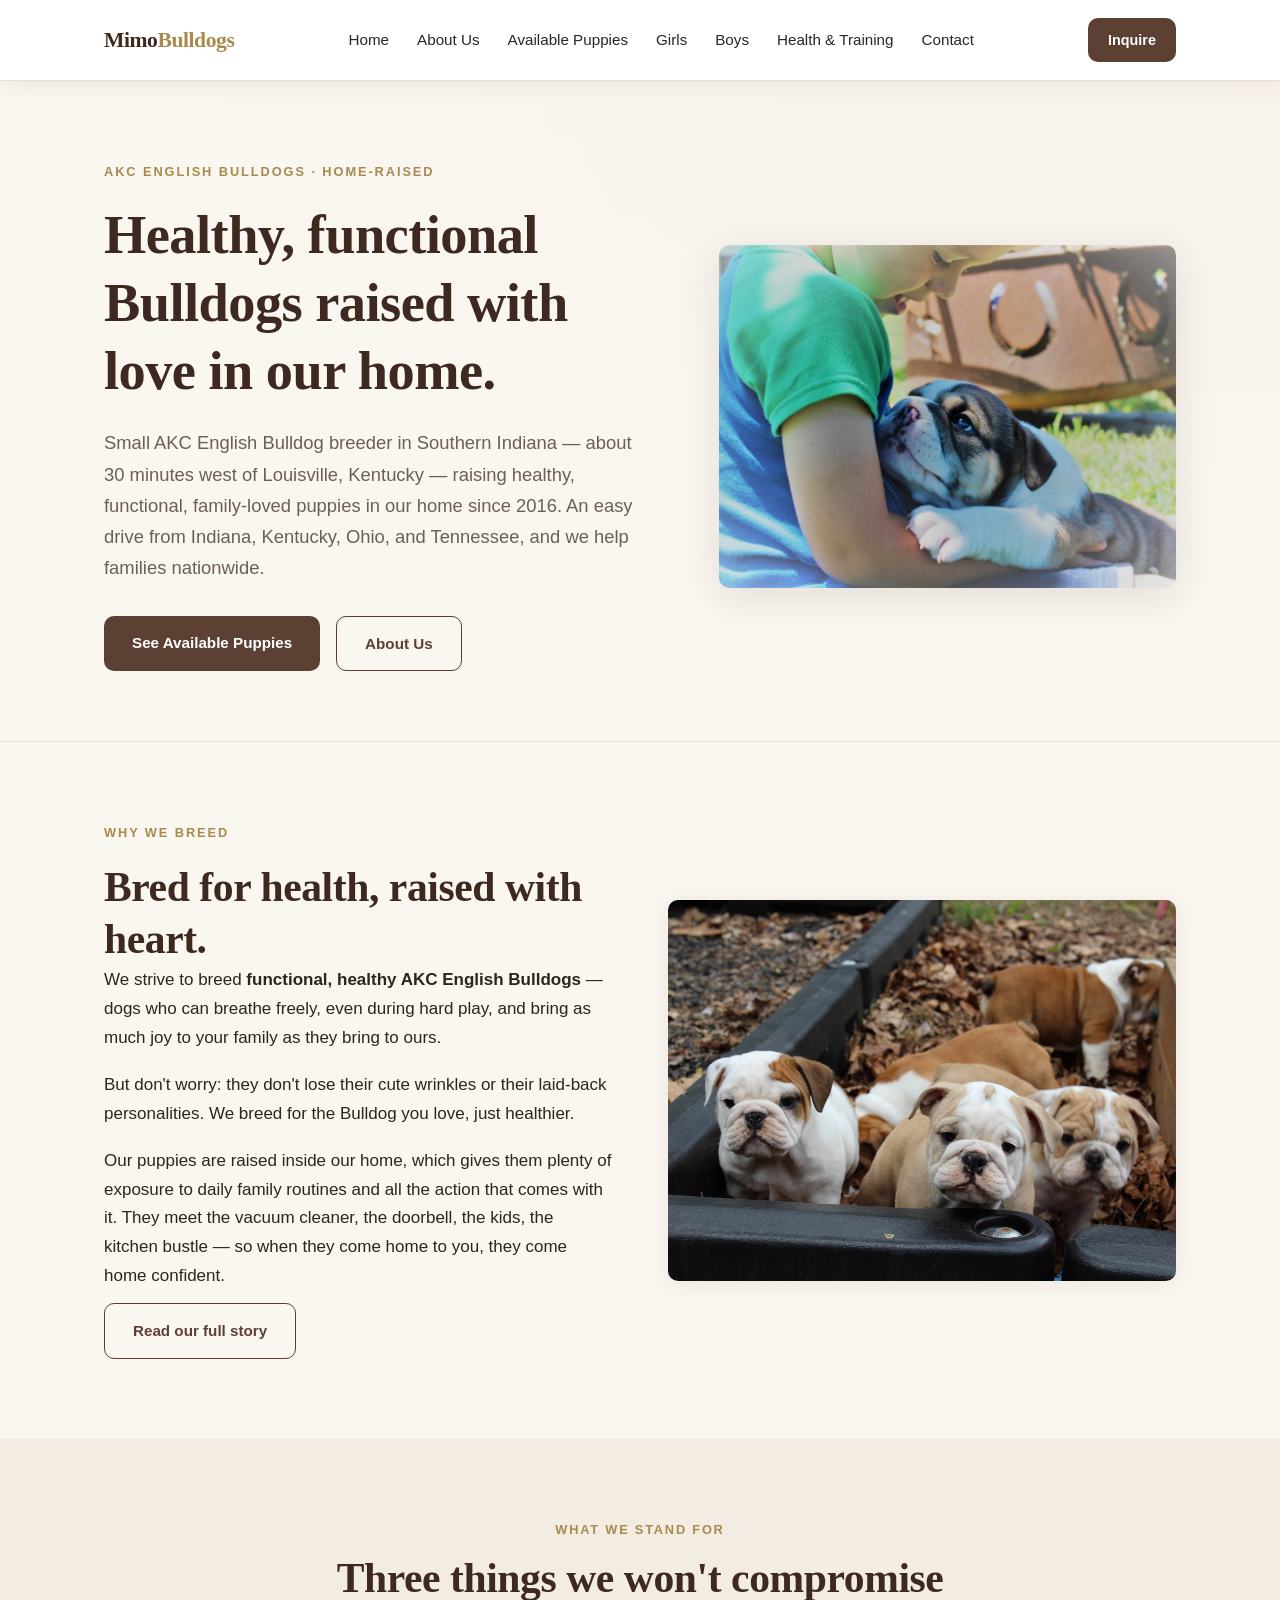
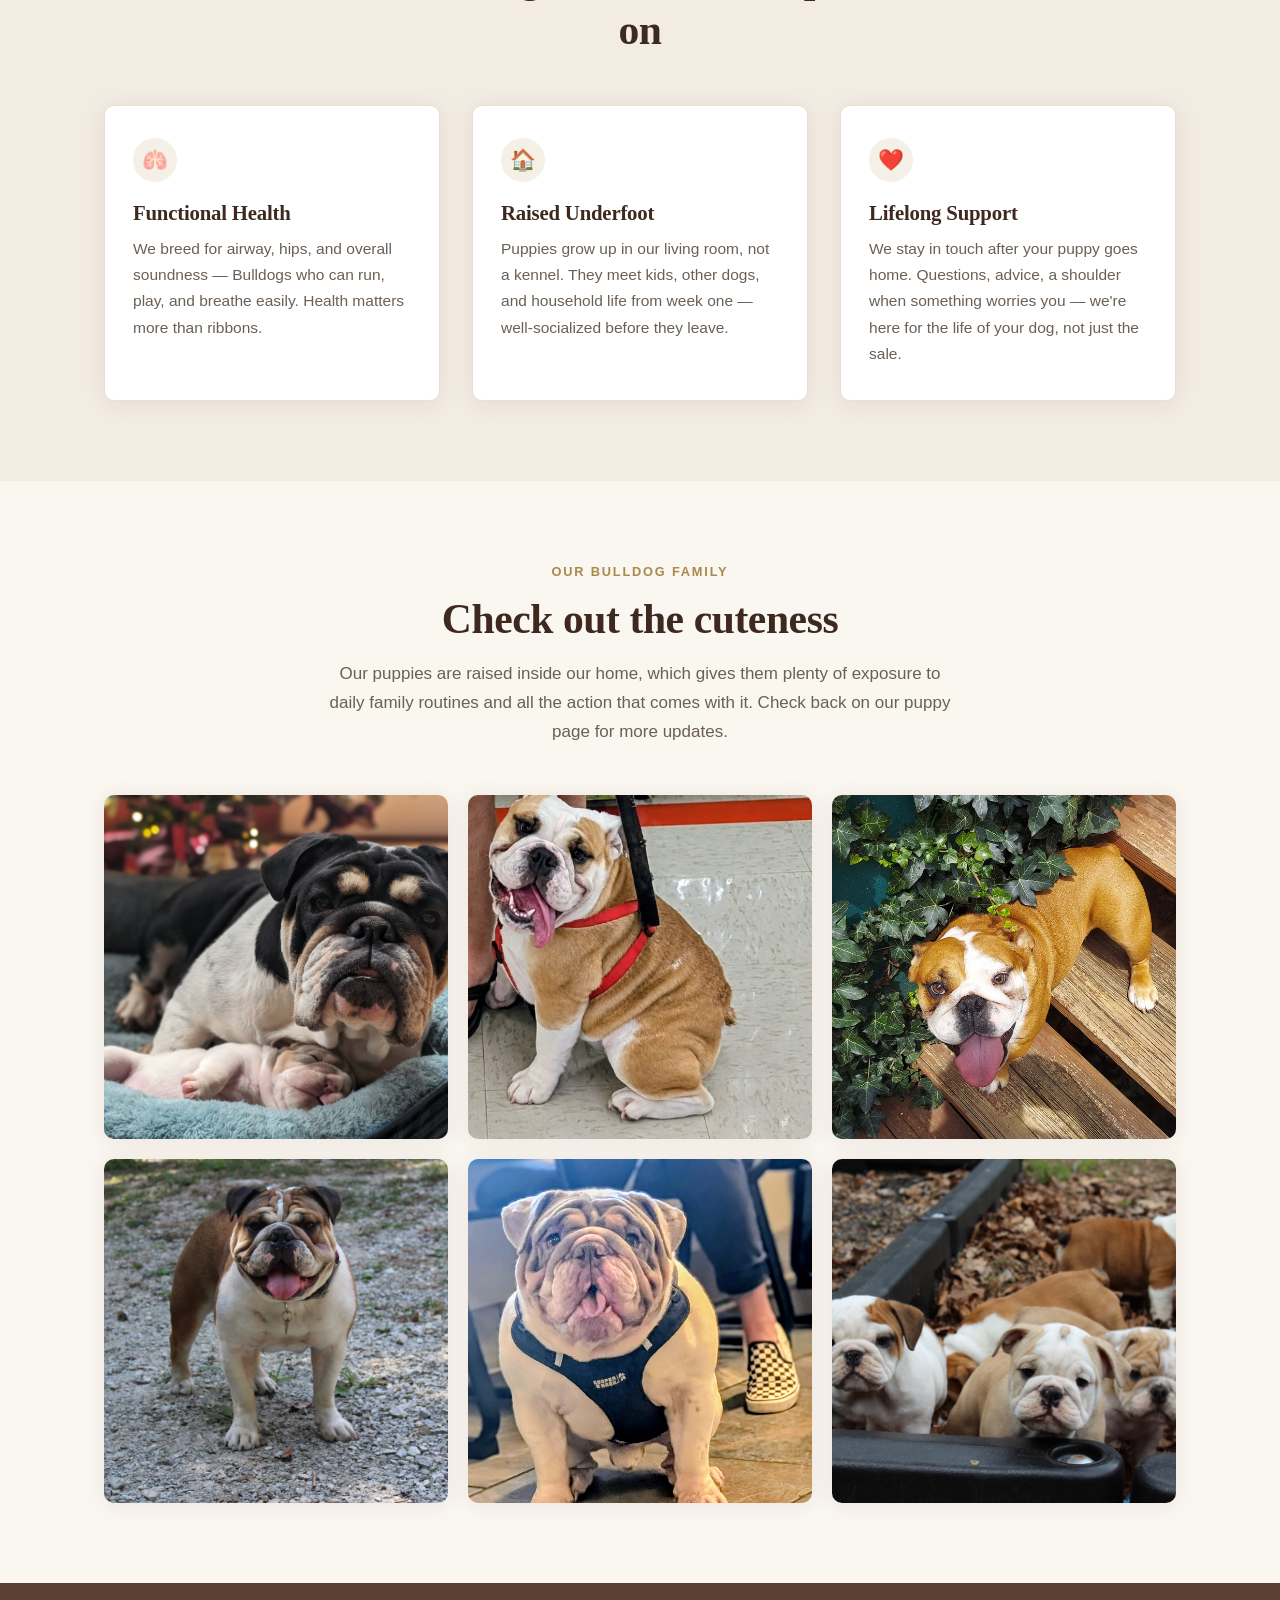
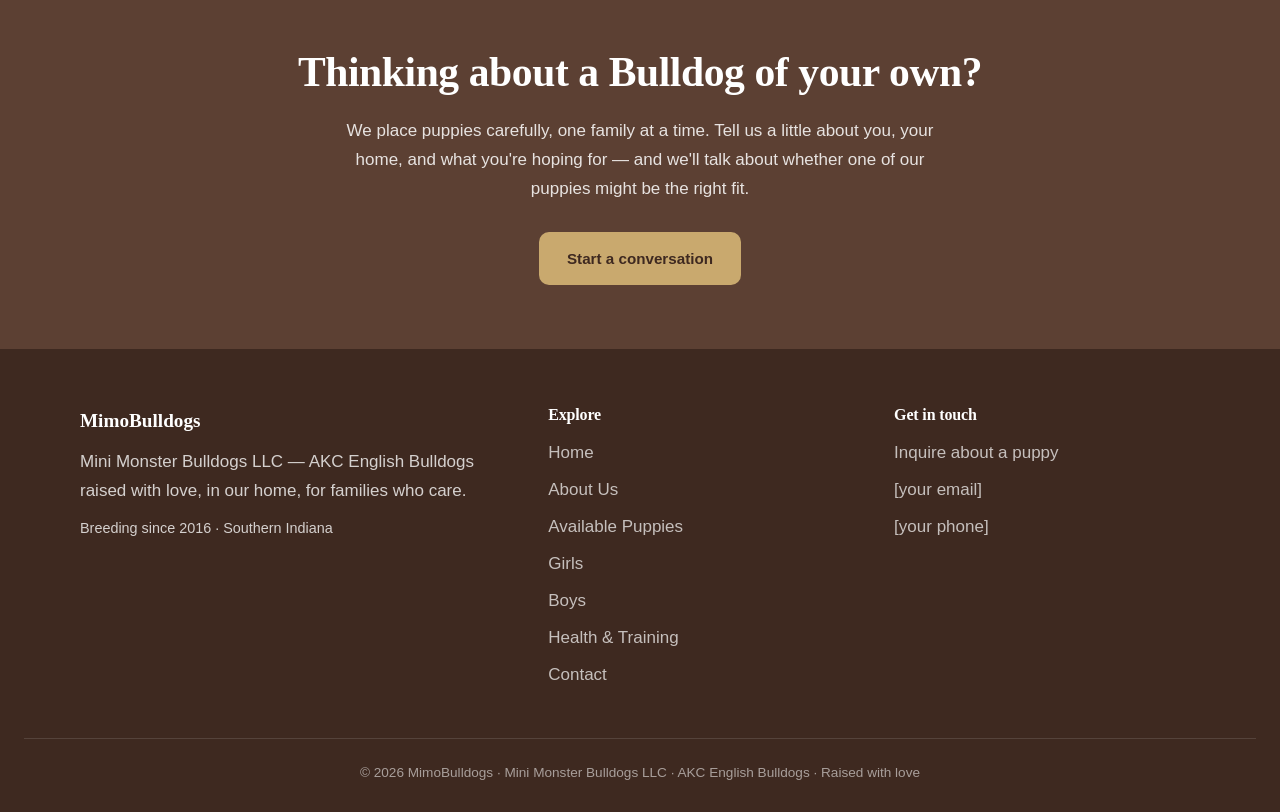
==== index.html @ e12e3a8d "Confirm logo image stays as hero, center faces in crop" ====
<!DOCTYPE html>
<html lang="en">
<head>
  <meta charset="UTF-8">
  <meta name="viewport" content="width=device-width, initial-scale=1.0">
  <title>MimoBulldogs — AKC English Bulldogs raised with love</title>
  <meta name="description" content="Small AKC English Bulldog breeder raising healthy, functional, family-loved puppies in our home. Health-tested parents, raised underfoot, placed with care.">
  <link rel="stylesheet" href="styles.css">
</head>
<body>

  <!-- ============ HEADER / NAV ============ -->
  <header class="site-header">
    <nav class="nav" id="nav">
      <a href="index.html" class="brand">Mimo<span class="brand-accent">Bulldogs</span></a>
      <button class="nav-toggle" onclick="document.getElementById('nav').classList.toggle('open')">Menu</button>
      <ul class="nav-links">
        <li><a href="index.html">Home</a></li>
        <li><a href="about.html">About Us</a></li>
        <li><a href="puppies.html">Available Puppies</a></li>
        <li><a href="girls.html">Girls</a></li>
        <li><a href="boys.html">Boys</a></li>
        <li><a href="health.html">Health &amp; Training</a></li>
        <li><a href="contact.html">Contact</a></li>
      </ul>
      <a href="contact.html" class="nav-cta">Inquire</a>
    </nav>
  </header>

  <!-- ============ HERO ============ -->
  <section class="hero">
    <div class="wrap hero-grid">
      <div>
        <div class="hero-eyebrow">AKC English Bulldogs · Home-Raised</div>
        <h1>Healthy, functional Bulldogs raised with love in our home.</h1>
        <p class="hero-lead">
          Small AKC English Bulldog breeder in Southern Indiana — about 30 minutes
          west of Louisville, Kentucky — raising healthy, functional, family-loved
          puppies in our home since 2016. An easy drive from Indiana, Kentucky,
          Ohio, and Tennessee, and we help families nationwide.
        </p>
        <div class="hero-cta-row">
          <a href="puppies.html" class="btn btn-primary">See Available Puppies</a>
          <a href="about.html" class="btn btn-ghost">About Us</a>
        </div>
      </div>
      <figure class="hero-figure" style="background:none; padding:0;">
        <img src="images/hero-boy-with-puppy.png"
             alt="A young boy gently holding a bulldog puppy outdoors on a sunny day — our logo"
             style="width:100%; height:100%; object-fit:cover; object-position:center 30%; border-radius:var(--radius);">
      </figure>
    </div>
  </section>

  <!-- ============ INTRO / STORY ============ -->
  <section class="section">
    <div class="wrap split">
      <div>
        <div class="hero-eyebrow">Why we breed</div>
        <h2>Bred for health, raised with heart.</h2>
        <p>
          We strive to breed <strong>functional, healthy AKC English Bulldogs</strong> —
          dogs who can breathe freely, even during hard play, and bring as much joy to
          your family as they bring to ours.
        </p>
        <p>
          But don't worry: they don't lose their cute wrinkles or their laid-back
          personalities. We breed for the Bulldog you love, just healthier.
        </p>
        <p>
          Our puppies are raised inside our home, which gives them plenty of exposure
          to daily family routines and all the action that comes with it. They meet
          the vacuum cleaner, the doorbell, the kids, the kitchen bustle — so when
          they come home to you, they come home confident.
        </p>
        <a href="about.html" class="btn btn-ghost" style="margin-top:12px;">Read our full story</a>
      </div>
      <figure class="split-figure" style="background:none; padding:0;">
        <img src="images/puppies-litter-in-tub.jpg" alt="A litter of English Bulldog puppies in a tub outdoors" style="width:100%; height:100%; object-fit:cover; object-position:center 30%; border-radius:var(--radius);">
      </figure>
    </div>
  </section>

  <!-- ============ THREE PROMISES ============ -->
  <section class="section" style="background:#f3ece2;">
    <div class="wrap">
      <div class="section-head">
        <div class="eyebrow">What we stand for</div>
        <h2>Three things we won't compromise on</h2>
      </div>
      <div class="features">
        <div class="feature-card">
          <div class="feature-icon">🫁</div>
          <h3>Functional Health</h3>
          <p>
            We breed for airway, hips, and overall soundness — Bulldogs who can run,
            play, and breathe easily. Health matters more than ribbons.
          </p>
        </div>
        <div class="feature-card">
          <div class="feature-icon">🏠</div>
          <h3>Raised Underfoot</h3>
          <p>
            Puppies grow up in our living room, not a kennel. They meet kids, other
            dogs, and household life from week one — well-socialized before they leave.
          </p>
        </div>
        <div class="feature-card">
          <div class="feature-icon">❤️</div>
          <h3>Lifelong Support</h3>
          <p>
            We stay in touch after your puppy goes home. Questions, advice, a shoulder
            when something worries you — we're here for the life of your dog, not just
            the sale.
          </p>
        </div>
      </div>
    </div>
  </section>

  <!-- ============ PHOTO GALLERY ============ -->
  <section class="section">
    <div class="wrap">
      <div class="section-head">
        <div class="eyebrow">Our Bulldog family</div>
        <h2>Check out the cuteness</h2>
        <p>Our puppies are raised inside our home, which gives them plenty of exposure to daily family routines and all the action that comes with it. Check back on our puppy page for more updates.</p>
      </div>
      <div class="gallery-grid">
        <div class="gallery-item"><img src="images/annie-marvel.jpg" alt="Annie Marvel, our black tri dam" style="width:100%; height:100%; object-fit:cover; object-position:center 30%;"></div>
        <div class="gallery-item"><img src="images/miss-beans.jpg" alt="Miss Beans, happy tan and white dam" style="width:100%; height:100%; object-fit:cover; object-position:center 30%;"></div>
        <div class="gallery-item"><img src="images/red-panda.jpg" alt="Red Panda, our European import" style="width:100%; height:100%; object-fit:cover; object-position:center 30%;"></div>
        <div class="gallery-item"><img src="images/lucy.jpg" alt="Lucy, our son's best friend" style="width:100%; height:100%; object-fit:cover; object-position:center 30%;"></div>
        <div class="gallery-item"><img src="images/bilbo.jpg" alt="Bilbo, our lilac stud" style="width:100%; height:100%; object-fit:cover; object-position:center 30%;"></div>
        <div class="gallery-item"><img src="images/puppies-litter-in-tub.jpg" alt="A litter of Bulldog puppies in a tub" style="width:100%; height:100%; object-fit:cover; object-position:center 30%;"></div>
      </div>
    </div>
  </section>

  <!-- ============ CALL TO ACTION ============ -->
  <section class="callout">
    <div class="wrap">
      <h2>Thinking about a Bulldog of your own?</h2>
      <p>
        We place puppies carefully, one family at a time. Tell us a little about you,
        your home, and what you're hoping for — and we'll talk about whether one of our
        puppies might be the right fit.
      </p>
      <a href="contact.html" class="btn btn-primary">Start a conversation</a>
    </div>
  </section>

  <!-- ============ FOOTER ============ -->
  <footer class="site-footer">
    <div class="footer-grid">
      <div>
        <div class="footer-brand">MimoBulldogs</div>
        <p>Mini Monster Bulldogs LLC — AKC English Bulldogs raised with love, in our home, for families who care.</p>
        <p style="margin-top:10px; font-size:0.9rem;">Breeding since 2016 · Southern Indiana</p>
      </div>
      <div>
        <h4>Explore</h4>
        <a href="index.html">Home</a>
        <a href="about.html">About Us</a>
        <a href="puppies.html">Available Puppies</a>
        <a href="girls.html">Girls</a>
        <a href="boys.html">Boys</a>
        <a href="health.html">Health &amp; Training</a>
        <a href="contact.html">Contact</a>
      </div>
      <div>
        <h4>Get in touch</h4>
        <a href="contact.html">Inquire about a puppy</a>
        <a href="#">[your email]</a>
        <a href="#">[your phone]</a>
      </div>
    </div>
    <div class="footer-bottom">
      © 2026 MimoBulldogs · Mini Monster Bulldogs LLC · AKC English Bulldogs · Raised with love
    </div>
  </footer>

</body>
</html>
---- styles.css ----
/* ===========================================================
   English Bulldog Breeder — Stylesheet
   Warm, earthy, trustworthy. Professional + animal-loving.
   =========================================================== */

:root {
  --bg:        #faf6f0;   /* warm ivory */
  --surface:   #ffffff;
  --ink:       #2c2520;   /* near-black, warm */
  --muted:     #6b6056;
  --brown:     #5c4033;   /* deep warm brown — primary */
  --brown-dk:  #3e2920;
  --gold:      #c9a96e;   /* soft gold — accent */
  --gold-dk:   #a88a4e;
  --sage:      #8a9a7b;   /* muted sage — secondary accent */
  --line:      #e8e0d5;
  --shadow:    0 2px 24px rgba(60, 40, 30, 0.08);
  --shadow-lg: 0 8px 40px rgba(60, 40, 30, 0.12);
  --maxw:      1120px;
  --radius:    10px;
}

/* ---------- reset ---------- */
*, *::before, *::after { box-sizing: border-box; margin: 0; padding: 0; }
html { scroll-behavior: smooth; }
body {
  font-family: -apple-system, BlinkMacSystemFont, "Segoe UI", Roboto, Helvetica, Arial, sans-serif;
  background: var(--bg);
  color: var(--ink);
  line-height: 1.7;
  font-size: 17px;
  -webkit-font-smoothing: antialiased;
}
img { max-width: 100%; display: block; }
a { color: var(--brown); text-decoration: none; }
a:hover { color: var(--brown-dk); text-decoration: underline; }

h1, h2, h3, h4 {
  font-family: "Georgia", "Times New Roman", serif;
  font-weight: 600;
  line-height: 1.25;
  color: var(--brown-dk);
  letter-spacing: -0.01em;
}
h1 { font-size: clamp(2.2rem, 5vw, 3.4rem); }
h2 { font-size: clamp(1.8rem, 4vw, 2.6rem); }
h3 { font-size: 1.3rem; }

/* ---------- layout ---------- */
.wrap { max-width: var(--maxw); margin: 0 auto; padding: 0 24px; }
.section { padding: 80px 0; }
.section-tight { padding: 56px 0; }

/* ---------- header / nav ---------- */
.site-header {
  background: var(--surface);
  border-bottom: 1px solid var(--line);
  position: sticky;
  top: 0;
  z-index: 100;
  box-shadow: var(--shadow);
}
.nav {
  display: flex;
  align-items: center;
  justify-content: space-between;
  gap: 24px;
  padding: 18px 24px;
  max-width: var(--maxw);
  margin: 0 auto;
}
.brand {
  font-family: Georgia, serif;
  font-size: 1.35rem;
  font-weight: 700;
  color: var(--brown-dk);
  text-decoration: none;
  letter-spacing: -0.02em;
}
.brand:hover { text-decoration: none; }
.brand .brand-accent { color: var(--gold-dk); }
.nav-links { display: flex; gap: 28px; list-style: none; }
.nav-links a {
  color: var(--ink);
  font-weight: 500;
  font-size: 0.95rem;
  text-decoration: none;
}
.nav-links a:hover { color: var(--brown); text-decoration: none; }
.nav-links a.active { color: var(--brown); font-weight: 600; }
.nav-cta {
  background: var(--brown);
  color: #fff !important;
  padding: 10px 20px;
  border-radius: var(--radius);
  font-weight: 600;
  font-size: 0.9rem;
  text-decoration: none;
}
.nav-cta:hover { background: var(--brown-dk); }

/* mobile nav */
.nav-toggle { display: none; }

@media (max-width: 760px) {
  .nav-links { display: none; }
  .nav-cta { display: none; }
  .nav-toggle {
    display: block;
    background: none;
    border: 1px solid var(--line);
    border-radius: 8px;
    padding: 8px 14px;
    cursor: pointer;
    font-size: 1.1rem;
    color: var(--ink);
  }
  .nav.open .nav-links {
    display: flex;
    flex-direction: column;
    position: absolute;
    top: 100%;
    left: 0;
    right: 0;
    background: var(--surface);
    padding: 20px 24px;
    gap: 18px;
    border-bottom: 1px solid var(--line);
    box-shadow: var(--shadow);
  }
  .nav.open .nav-cta {
    display: inline-block;
    margin-top: 8px;
  }
}

/* ---------- hero ---------- */
.hero {
  background:
    linear-gradient(180deg, rgba(250,246,240,0.88) 0%, rgba(250,246,240,0.95) 100%),
    radial-gradient(ellipse at top right, #e9ddc9, transparent 60%);
  padding: 80px 0 70px;
  border-bottom: 1px solid var(--line);
}
.hero-grid {
  display: grid;
  grid-template-columns: 1.1fr 0.9fr;
  gap: 56px;
  align-items: center;
}
.hero-eyebrow {
  text-transform: uppercase;
  letter-spacing: 0.15em;
  font-size: 0.8rem;
  font-weight: 600;
  color: var(--gold-dk);
  margin-bottom: 18px;
}
.hero h1 { margin-bottom: 22px; }
.hero-lead {
  font-size: 1.15rem;
  color: var(--muted);
  margin-bottom: 32px;
  max-width: 540px;
}
.hero-cta-row { display: flex; gap: 16px; flex-wrap: wrap; }
.btn {
  display: inline-block;
  padding: 14px 28px;
  border-radius: var(--radius);
  font-weight: 600;
  font-size: 0.95rem;
  text-decoration: none;
  border: none;
  cursor: pointer;
  transition: background 0.15s;
}
.btn-primary { background: var(--brown); color: #fff; }
.btn-primary:hover { background: var(--brown-dk); text-decoration: none; color: #fff; }
.btn-ghost {
  background: transparent;
  color: var(--brown);
  border: 1px solid var(--brown);
}
.btn-ghost:hover { background: var(--brown); color: #fff; text-decoration: none; }

/* hero image placeholder */
.hero-figure {
  background: linear-gradient(135deg, #e9ddc9, #d8c9ad);
  border-radius: var(--radius);
  aspect-ratio: 4 / 3;
  display: flex;
  align-items: center;
  justify-content: center;
  color: var(--brown-dk);
  font-style: italic;
  text-align: center;
  box-shadow: var(--shadow-lg);
  font-size: 0.9rem;
  padding: 24px;
}
.hero-figure .placeholder-label { opacity: 0.7; }

@media (max-width: 760px) {
  .hero-grid { grid-template-columns: 1fr; gap: 36px; }
  .hero { padding: 48px 0 44px; }
}

/* ---------- feature cards ---------- */
.features { display: grid; grid-template-columns: repeat(3, 1fr); gap: 32px; }
.feature-card {
  background: var(--surface);
  border: 1px solid var(--line);
  border-radius: var(--radius);
  padding: 32px 28px;
  box-shadow: var(--shadow);
}
.feature-icon {
  width: 44px;
  height: 44px;
  display: flex;
  align-items: center;
  justify-content: center;
  border-radius: 50%;
  background: rgba(201, 169, 110, 0.18);
  font-size: 1.3rem;
  margin-bottom: 18px;
}
.feature-card h3 { margin-bottom: 10px; }
.feature-card p { color: var(--muted); font-size: 0.97rem; }
@media (max-width: 760px) { .features { grid-template-columns: 1fr; } }

/* ---------- two-column section ---------- */
.split {
  display: grid;
  grid-template-columns: 1fr 1fr;
  gap: 56px;
  align-items: center;
}
.split-figure {
  background: linear-gradient(135deg, #d8c9ad, #c9a96e);
  border-radius: var(--radius);
  aspect-ratio: 4 / 3;
  display: flex;
  align-items: center;
  justify-content: center;
  color: #fff;
  font-style: italic;
  box-shadow: var(--shadow);
}
.split p + p { margin-top: 18px; }
@media (max-width: 760px) { .split { grid-template-columns: 1fr; gap: 32px; } }

/* ---------- callout band ---------- */
.callout {
  background: var(--brown);
  color: #fff;
  text-align: center;
  padding: 64px 24px;
}
.callout h2 { color: #fff; }
.callout p { color: rgba(255,255,255,0.85); max-width: 620px; margin: 18px auto 28px; }
.callout .btn-primary { background: var(--gold); color: var(--brown-dk); }
.callout .btn-primary:hover { background: #fff; }

/* ---------- puppy cards ---------- */
.puppy-grid {
  display: grid;
  grid-template-columns: repeat(auto-fill, minmax(260px, 1fr));
  gap: 28px;
}
.puppy-card {
  background: var(--surface);
  border: 1px solid var(--line);
  border-radius: var(--radius);
  overflow: hidden;
  box-shadow: var(--shadow);
  transition: transform 0.15s, box-shadow 0.15s;
}
.puppy-card:hover { transform: translateY(-3px); box-shadow: var(--shadow-lg); }
.puppy-photo {
  background: linear-gradient(135deg, #e9ddc9, #d8c9ad);
  aspect-ratio: 1 / 1;
}
.puppy-body { padding: 20px 22px; }
.puppy-body h3 { margin-bottom: 6px; }
.puppy-tag {
  display: inline-block;
  font-size: 0.75rem;
  font-weight: 600;
  text-transform: uppercase;
  letter-spacing: 0.08em;
  padding: 4px 10px;
  border-radius: 20px;
  margin-bottom: 12px;
}
.tag-available { background: rgba(138, 154, 123, 0.2); color: #5e7a4f; }
.tag-reserved   { background: rgba(201, 169, 110, 0.22); color: var(--gold-dk); }
.tag-home       { background: rgba(92, 64, 51, 0.12); color: var(--brown); }
.puppy-body p { color: var(--muted); font-size: 0.92rem; margin-bottom: 14px; }

/* ---------- footer ---------- */
.site-footer {
  background: var(--brown-dk);
  color: rgba(255,255,255,0.78);
  padding: 56px 24px 28px;
  margin-top: 0;
}
.footer-grid {
  display: grid;
  grid-template-columns: 1.4fr 1fr 1fr;
  gap: 40px;
  max-width: var(--maxw);
  margin: 0 auto;
}
.footer-grid h4 { color: #fff; margin-bottom: 14px; font-size: 1rem; }
.footer-grid a { color: rgba(255,255,255,0.7); display: block; margin-bottom: 8px; }
.footer-grid a:hover { color: var(--gold); text-decoration: none; }
.footer-brand { color: #fff; font-size: 1.2rem; font-family: Georgia, serif; font-weight: 700; margin-bottom: 10px; }
.footer-bottom {
  border-top: 1px solid rgba(255,255,255,0.12);
  margin-top: 40px;
  padding-top: 22px;
  text-align: center;
  font-size: 0.85rem;
  color: rgba(255,255,255,0.55);
}
@media (max-width: 760px) { .footer-grid { grid-template-columns: 1fr; gap: 28px; } }

/* ---------- contact ---------- */
.contact-grid { display: grid; grid-template-columns: 1fr 1.2fr; gap: 48px; }
.contact-info p { color: var(--muted); margin-bottom: 14px; }
.contact-info .label { font-weight: 600; color: var(--ink); }
form { display: grid; gap: 16px; }
.form-row { display: grid; grid-template-columns: 1fr 1fr; gap: 16px; }
label { font-size: 0.9rem; font-weight: 500; color: var(--ink); display: block; margin-bottom: 6px; }
input, textarea, select {
  width: 100%;
  padding: 12px 14px;
  border: 1px solid var(--line);
  border-radius: 8px;
  font-family: inherit;
  font-size: 1rem;
  color: var(--ink);
  background: var(--surface);
}
input:focus, textarea:focus { outline: none; border-color: var(--gold); box-shadow: 0 0 0 3px rgba(201,169,110,0.2); }
textarea { min-height: 120px; resize: vertical; }
@media (max-width: 760px) { .contact-grid { grid-template-columns: 1fr; } .form-row { grid-template-columns: 1fr; } }

/* ---------- section heading ---------- */
.section-head { text-align: center; max-width: 640px; margin: 0 auto 48px; }
.section-head .eyebrow {
  text-transform: uppercase;
  letter-spacing: 0.14em;
  font-size: 0.8rem;
  font-weight: 600;
  color: var(--gold-dk);
  margin-bottom: 12px;
}
.section-head p { color: var(--muted); margin-top: 14px; }

/* ---------- utility ---------- */
.center { text-align: center; }
.muted  { color: var(--muted); }

/* ---------- gallery grid ---------- */
.gallery-grid {
  display: grid;
  grid-template-columns: repeat(3, 1fr);
  gap: 20px;
}
.gallery-item {
  aspect-ratio: 1 / 1;
  border-radius: var(--radius);
  overflow: hidden;
  box-shadow: var(--shadow);
  transition: transform 0.15s, box-shadow 0.15s;
}
.gallery-item:hover { transform: scale(1.02); box-shadow: var(--shadow-lg); }
@media (max-width: 760px) {
  .gallery-grid { grid-template-columns: repeat(2, 1fr); gap: 14px; }
}
@media (max-width: 480px) {
  .gallery-grid { grid-template-columns: 1fr; }
}
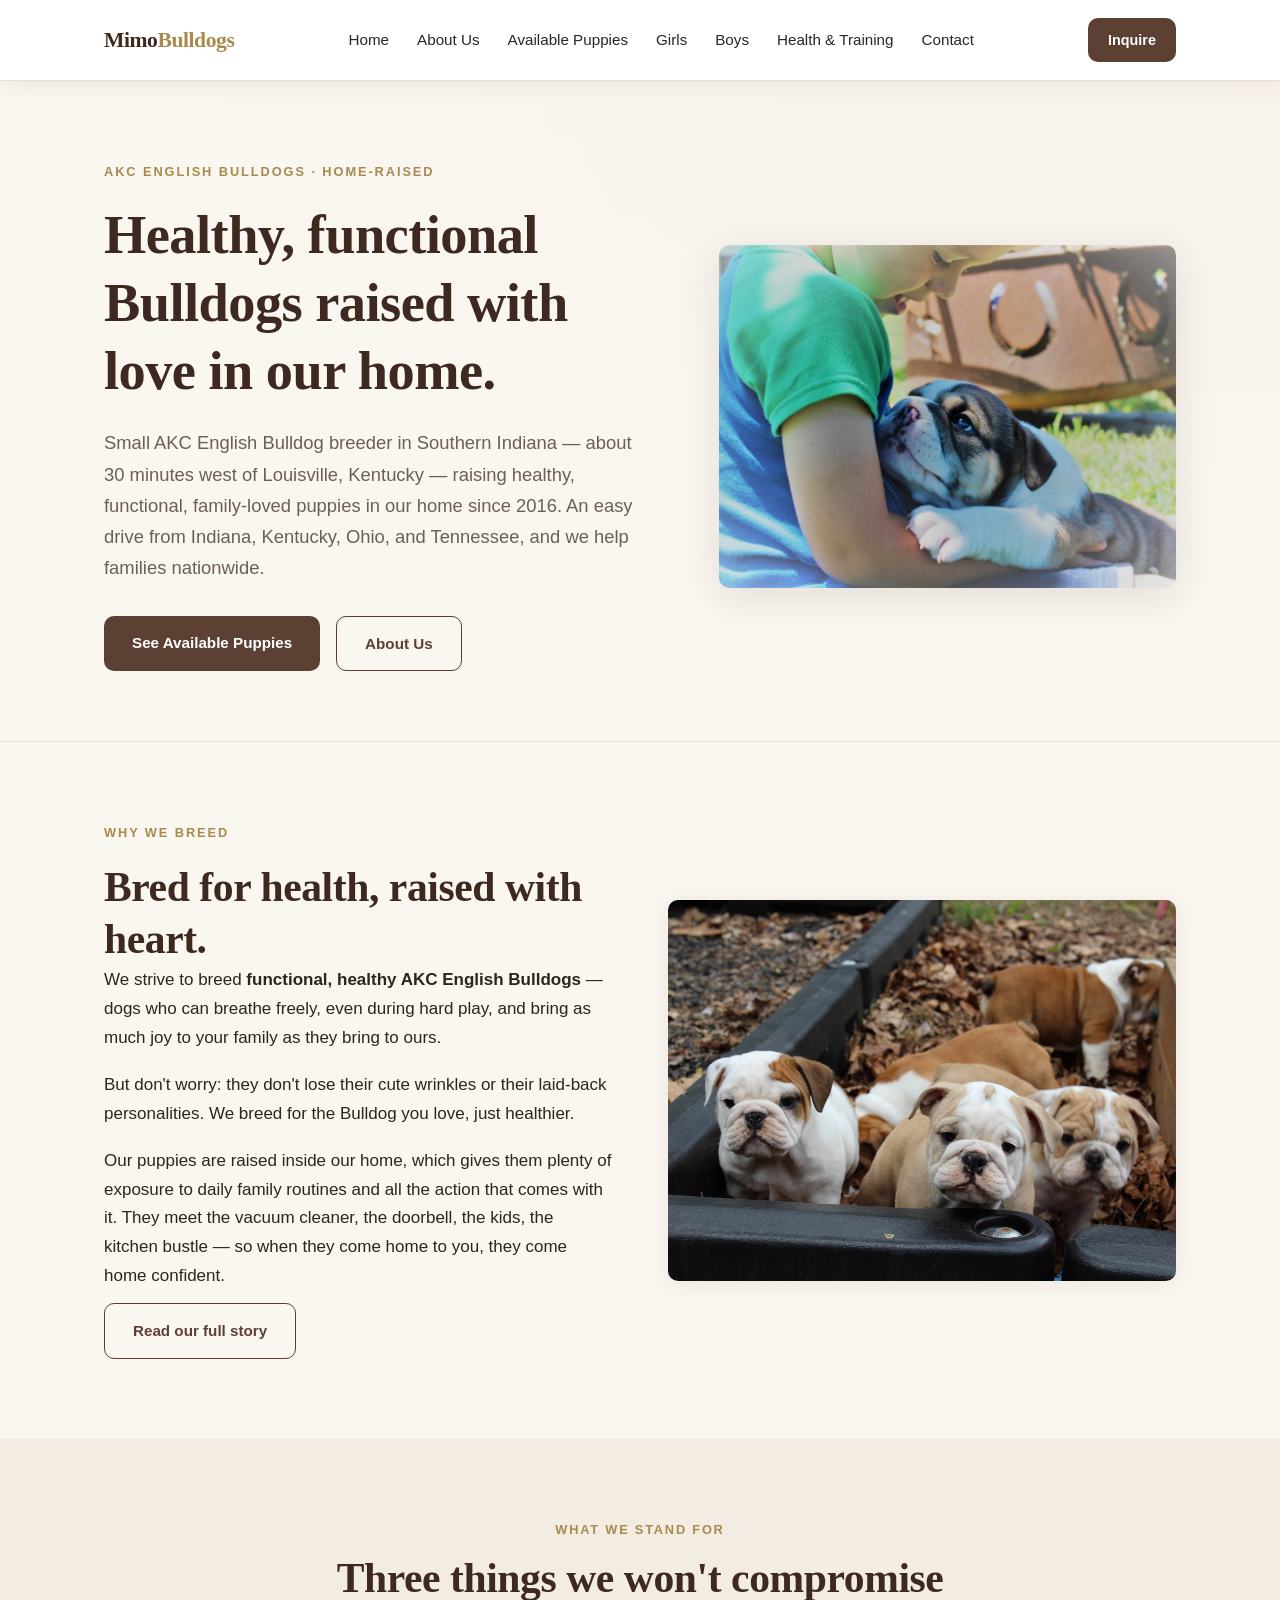
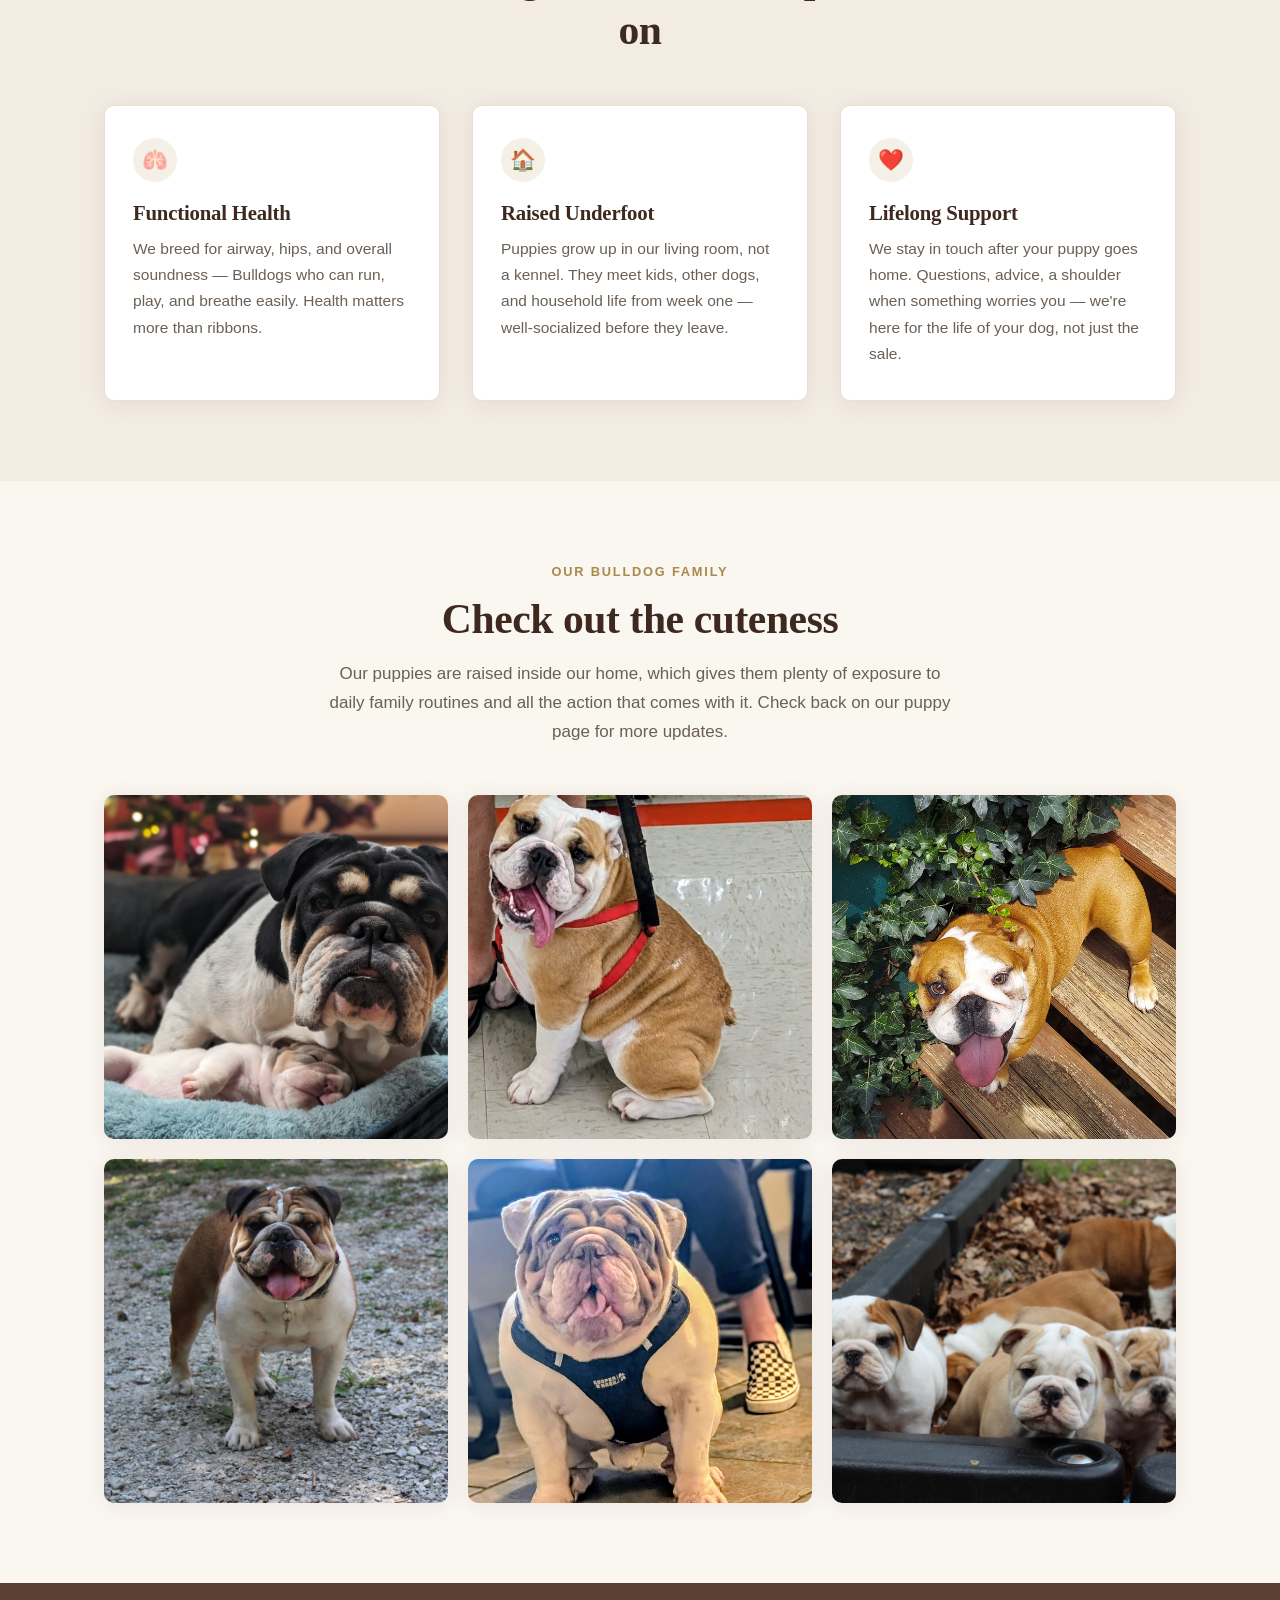
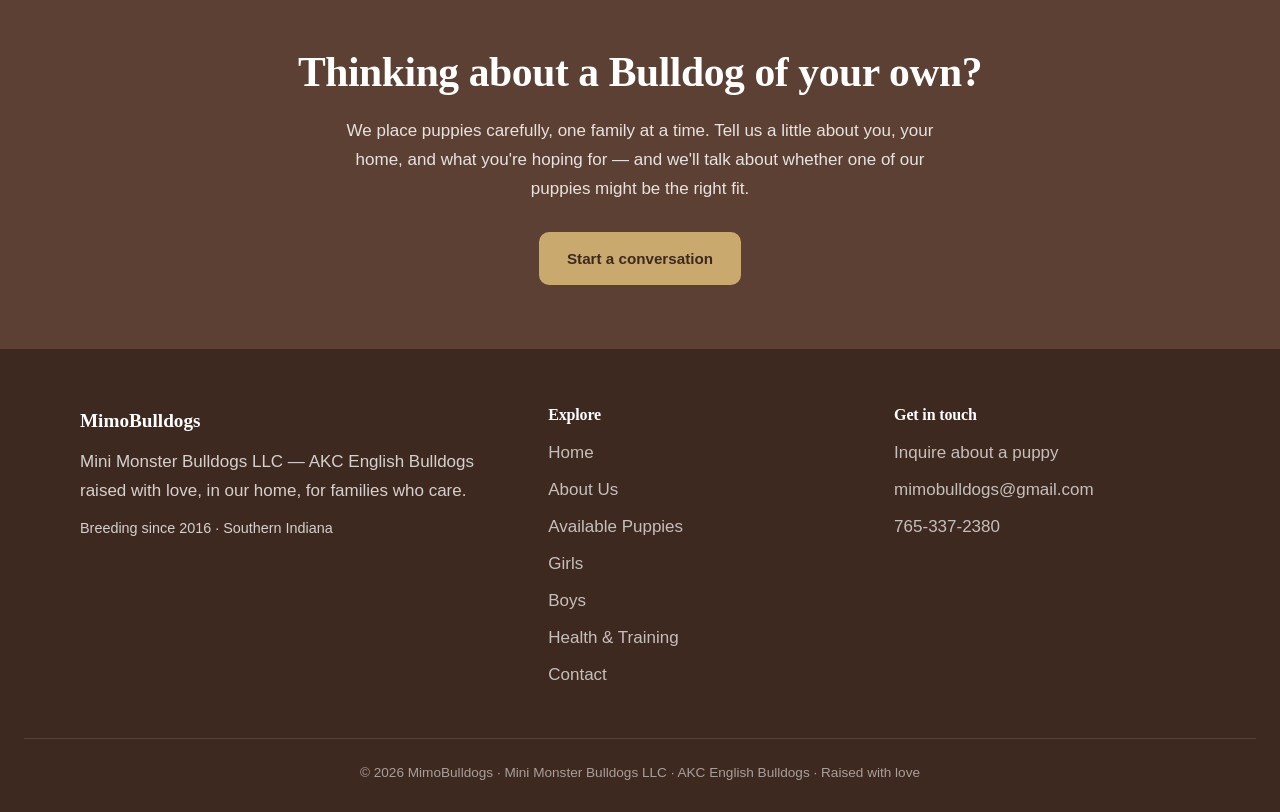
==== commit ffb50f53: "Add old Weebly content: puppy page (nutrition, ENS, socialization, pricing, deposit, contact info), " ====
--- a/index.html
+++ b/index.html
@@ -171,8 +171,8 @@
       <div>
         <h4>Get in touch</h4>
         <a href="contact.html">Inquire about a puppy</a>
-        <a href="#">[your email]</a>
-        <a href="#">[your phone]</a>
+        <a href="mailto:mimobulldogs@gmail.com">mimobulldogs@gmail.com</a>
+        <a href="tel:7653372380">765-337-2380</a>
       </div>
     </div>
     <div class="footer-bottom">
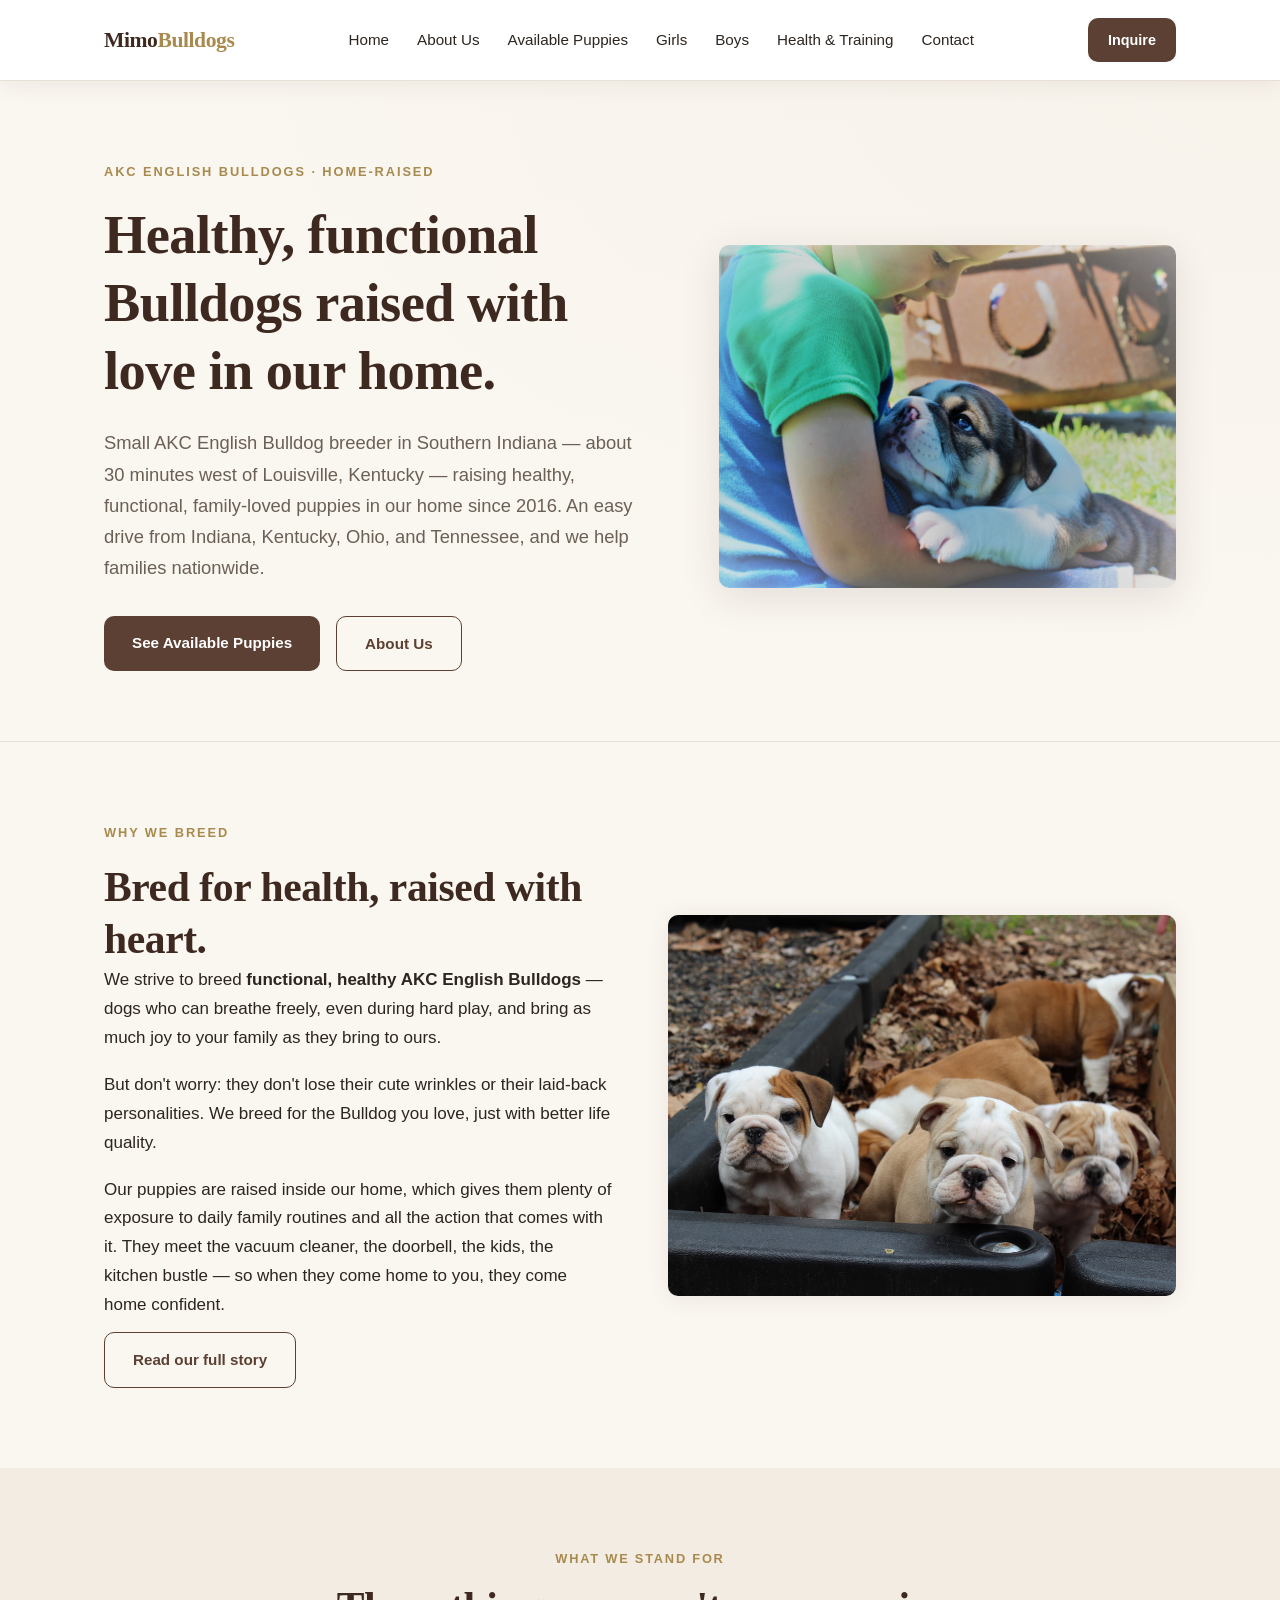
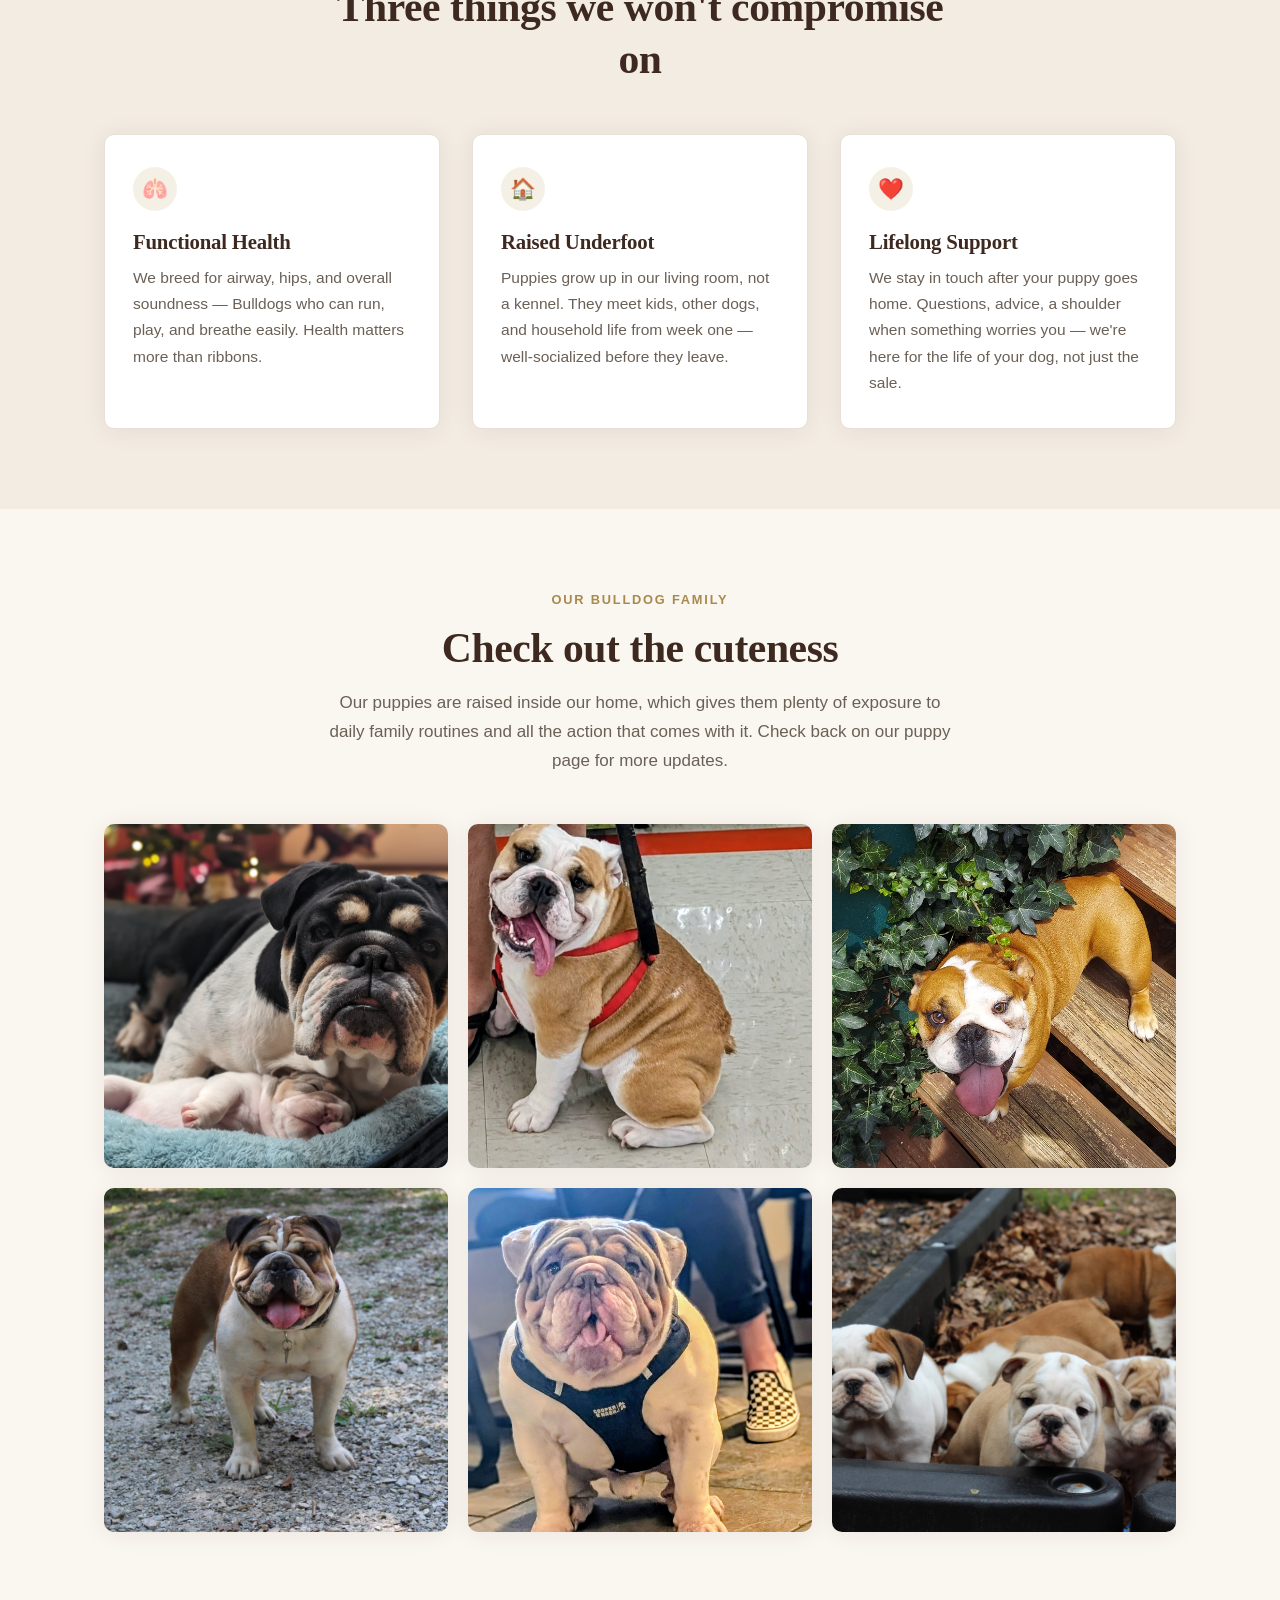
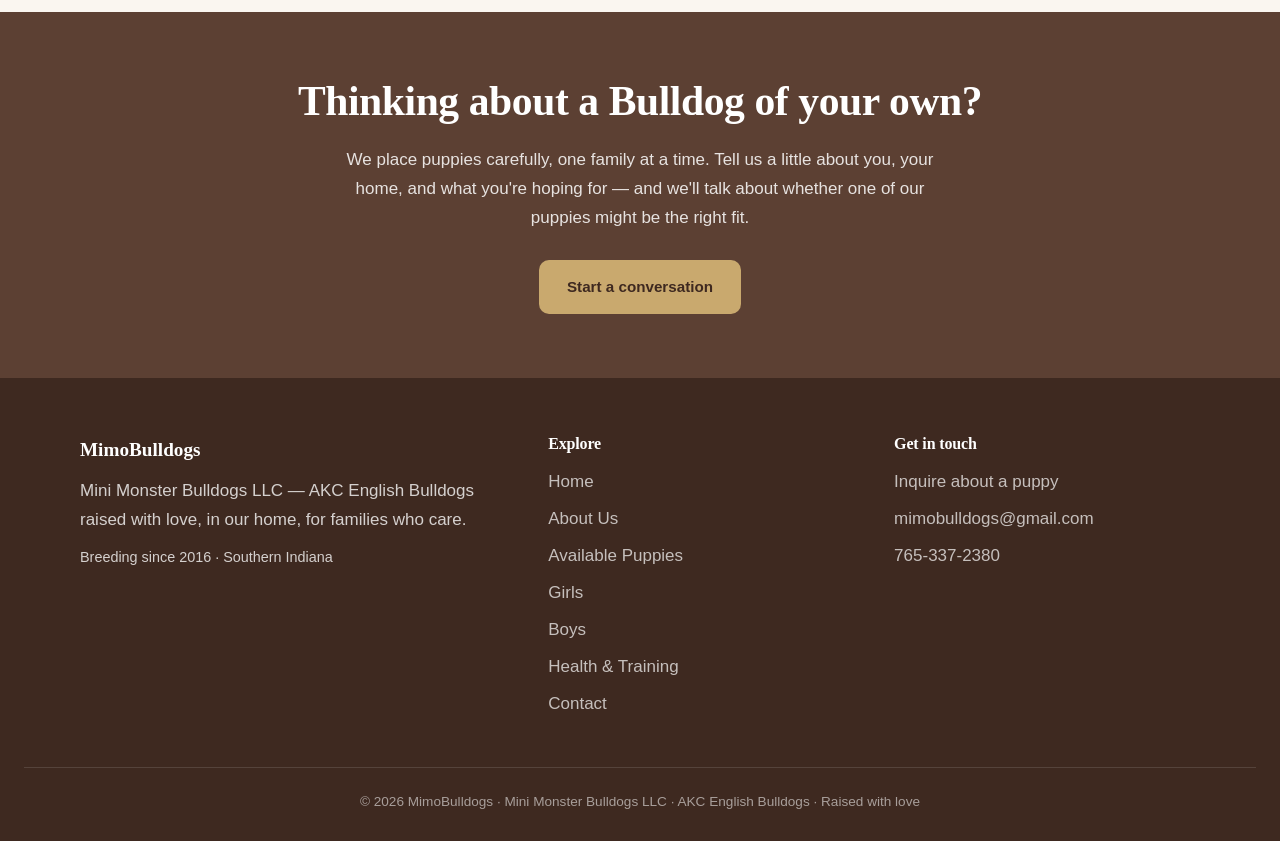
==== commit e46f82ba: "Change 'just healthier' to 'just with better life quality' on home page" ====
--- a/index.html
+++ b/index.html
@@ -65,7 +65,7 @@
         </p>
         <p>
           But don't worry: they don't lose their cute wrinkles or their laid-back
-          personalities. We breed for the Bulldog you love, just healthier.
+          personalities. We breed for the Bulldog you love, just with better life quality.
         </p>
         <p>
           Our puppies are raised inside our home, which gives them plenty of exposure
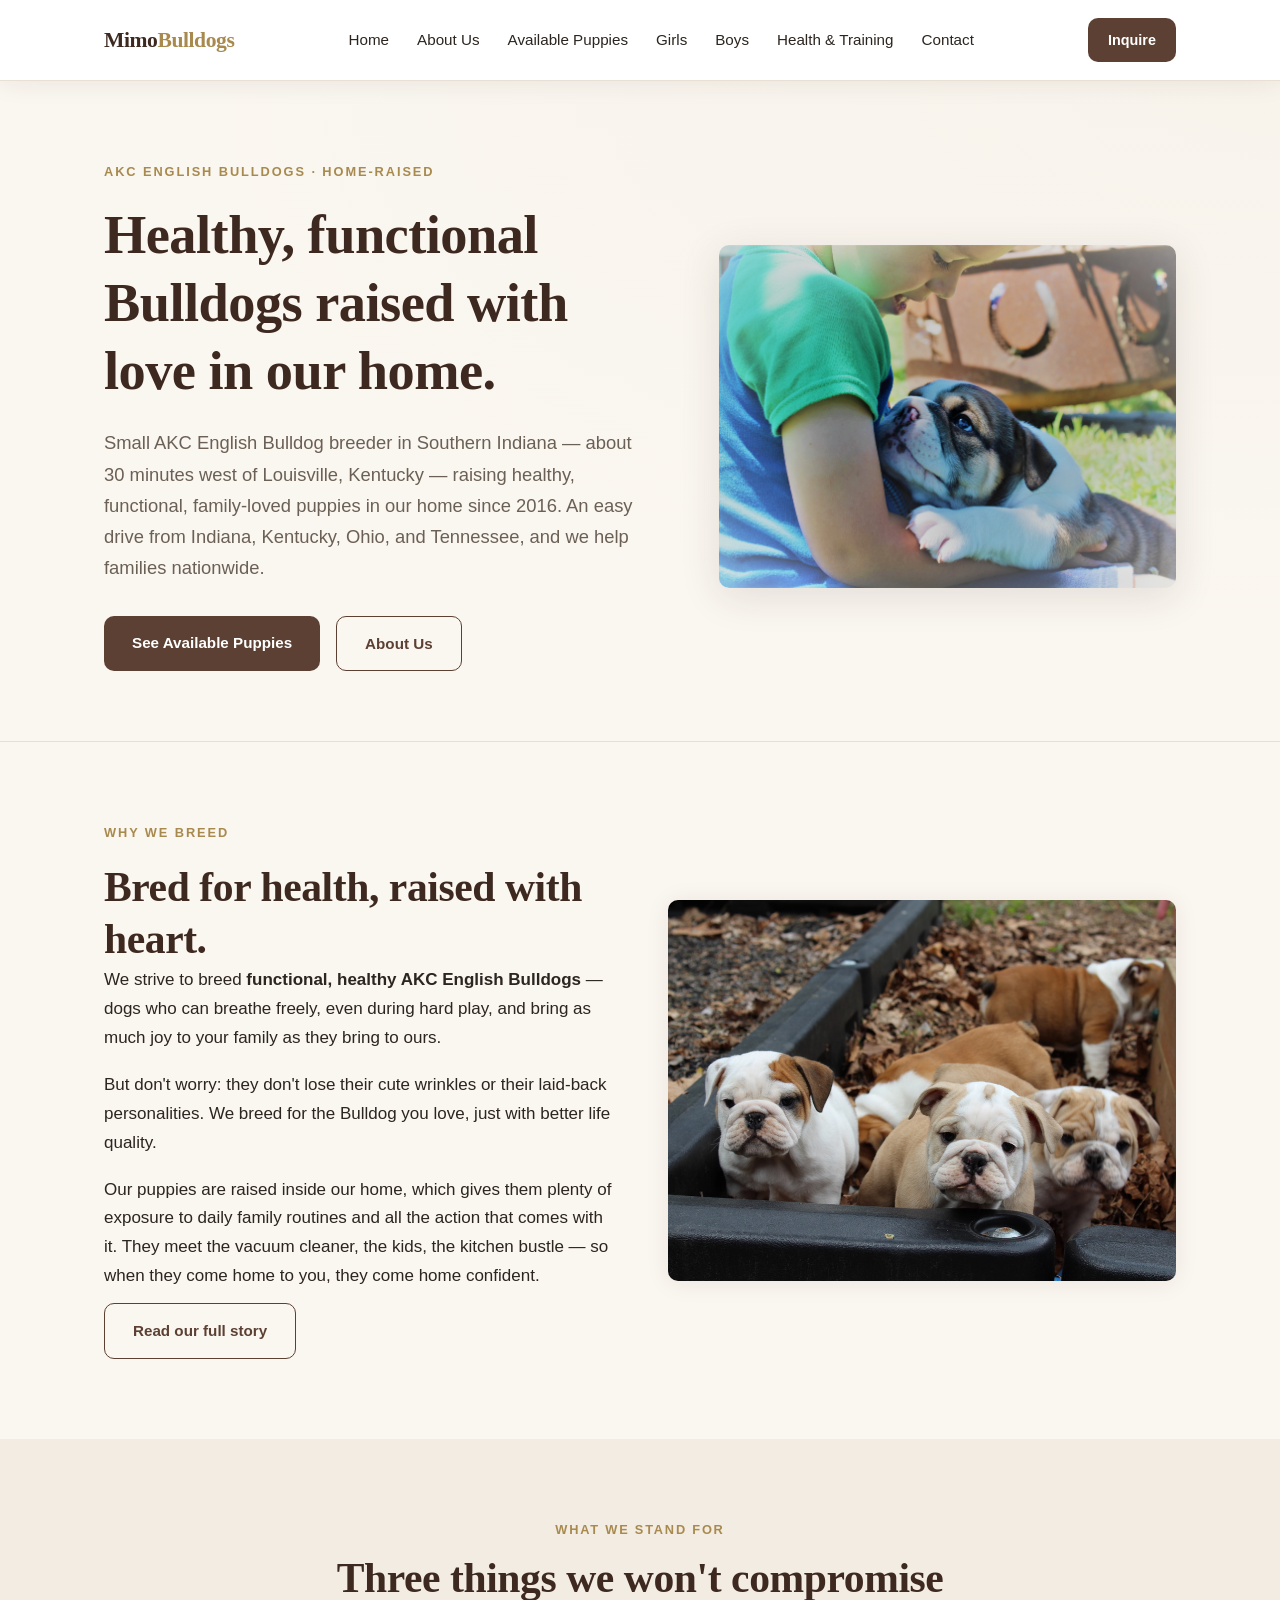
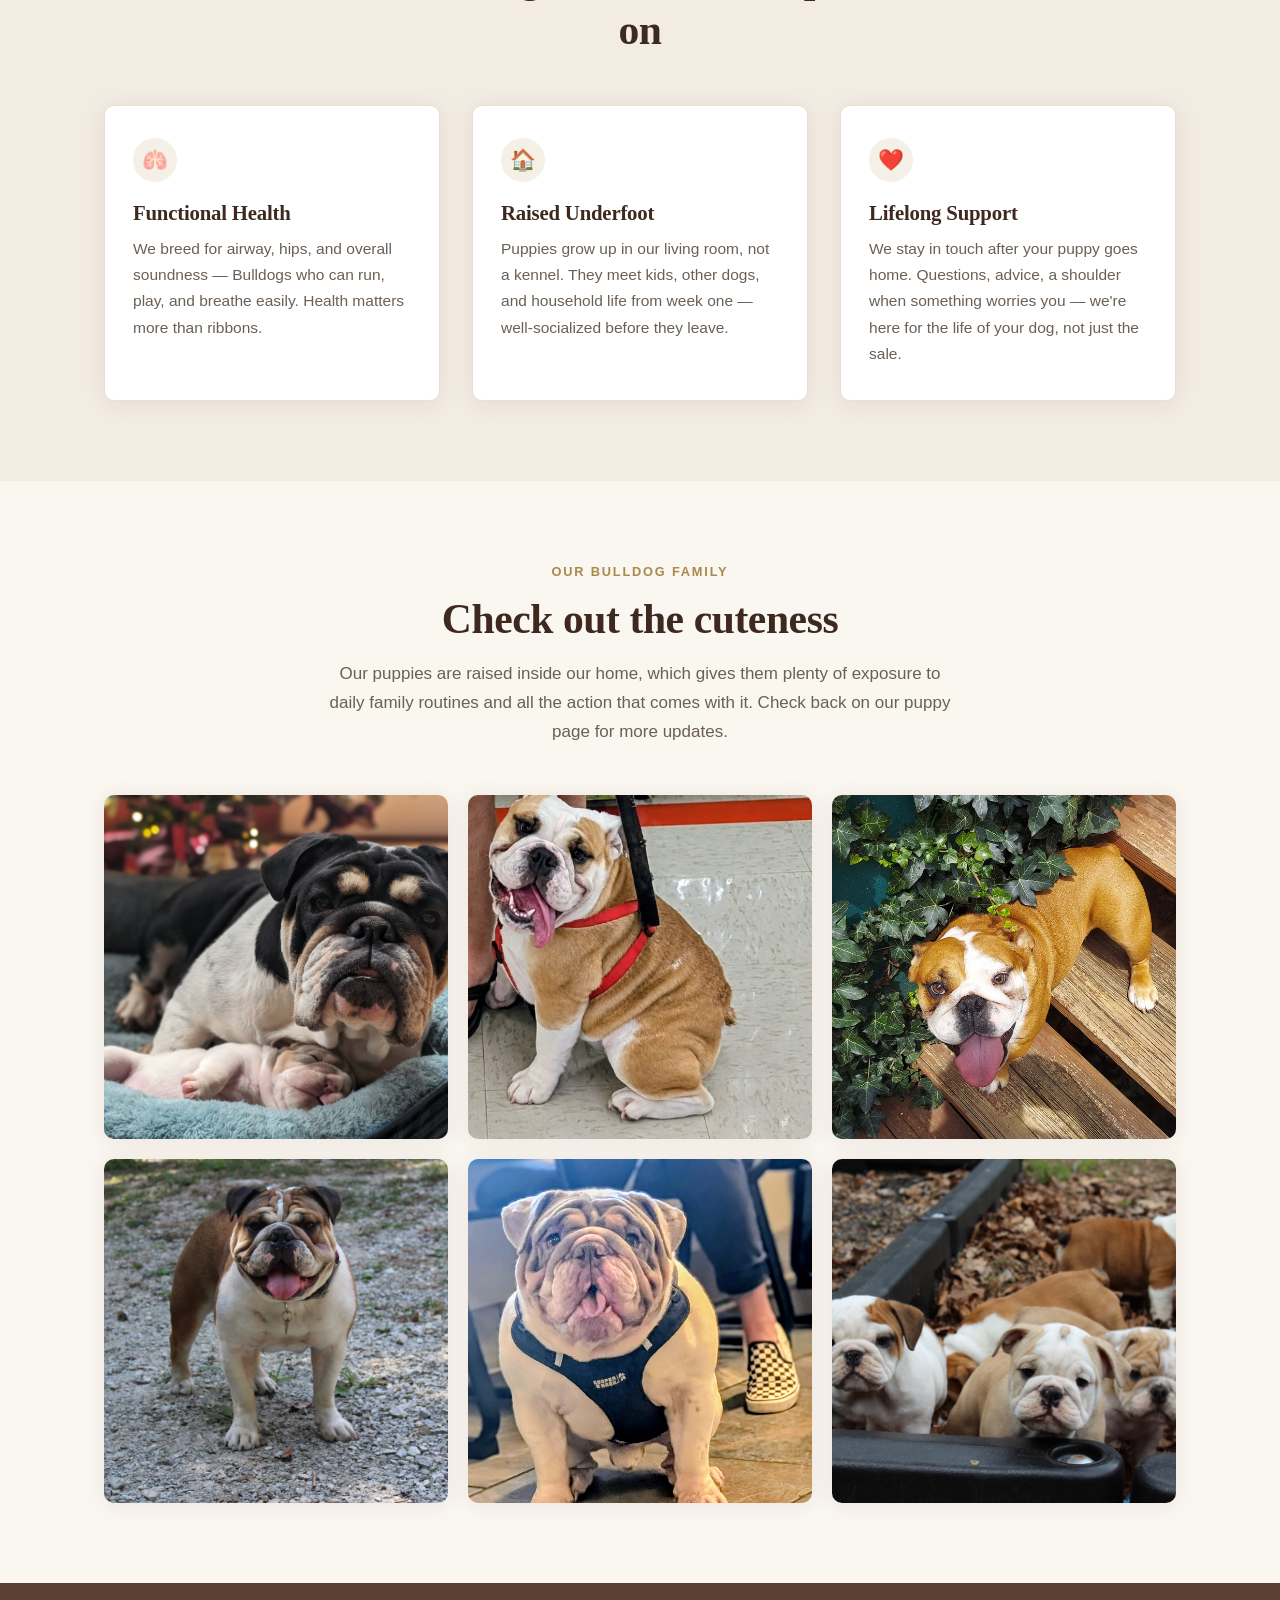
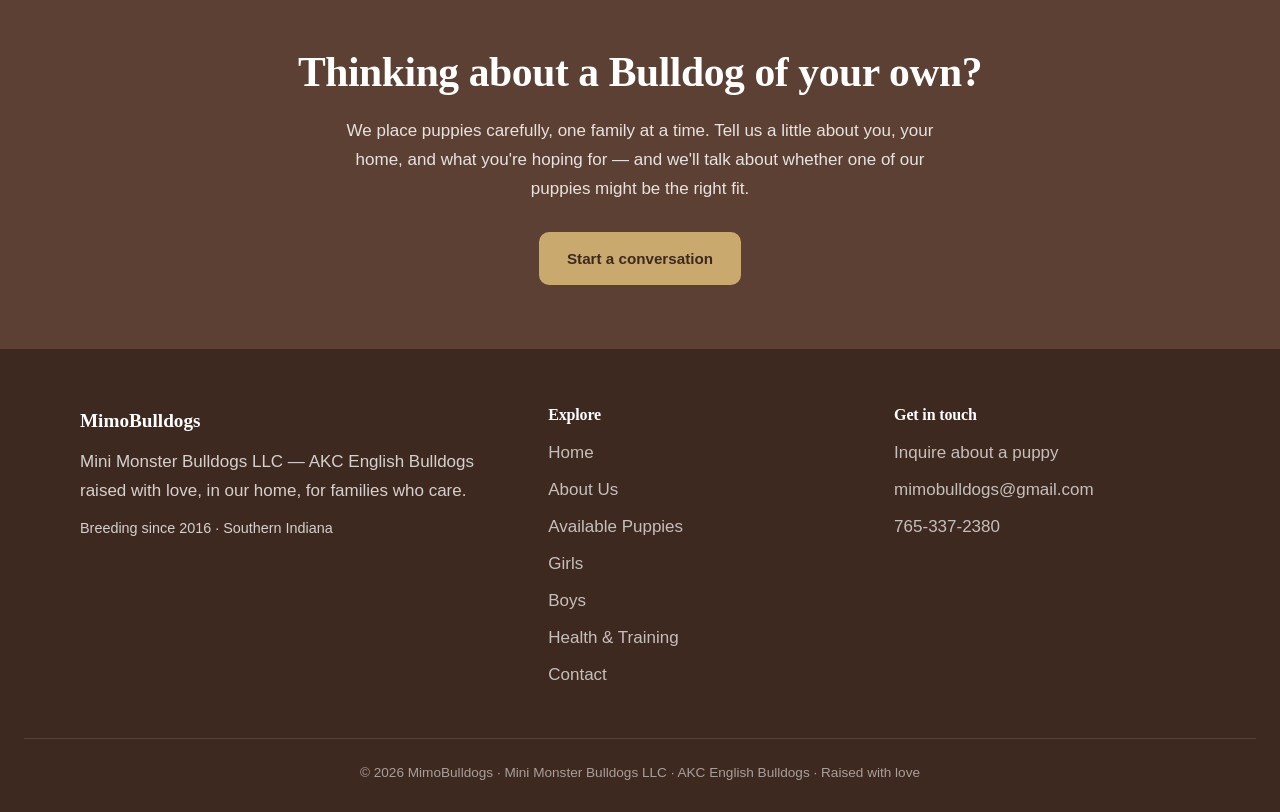
==== commit 4e973c05: "Replace 'Sound & Surface Exposure' with 'Healthy Whole-Food Nutrition' on health page; remove 'doorb" ====
--- a/index.html
+++ b/index.html
@@ -70,7 +70,7 @@
         <p>
           Our puppies are raised inside our home, which gives them plenty of exposure
           to daily family routines and all the action that comes with it. They meet
-          the vacuum cleaner, the doorbell, the kids, the kitchen bustle — so when
+          the vacuum cleaner, the kids, the kitchen bustle — so when
           they come home to you, they come home confident.
         </p>
         <a href="about.html" class="btn btn-ghost" style="margin-top:12px;">Read our full story</a>
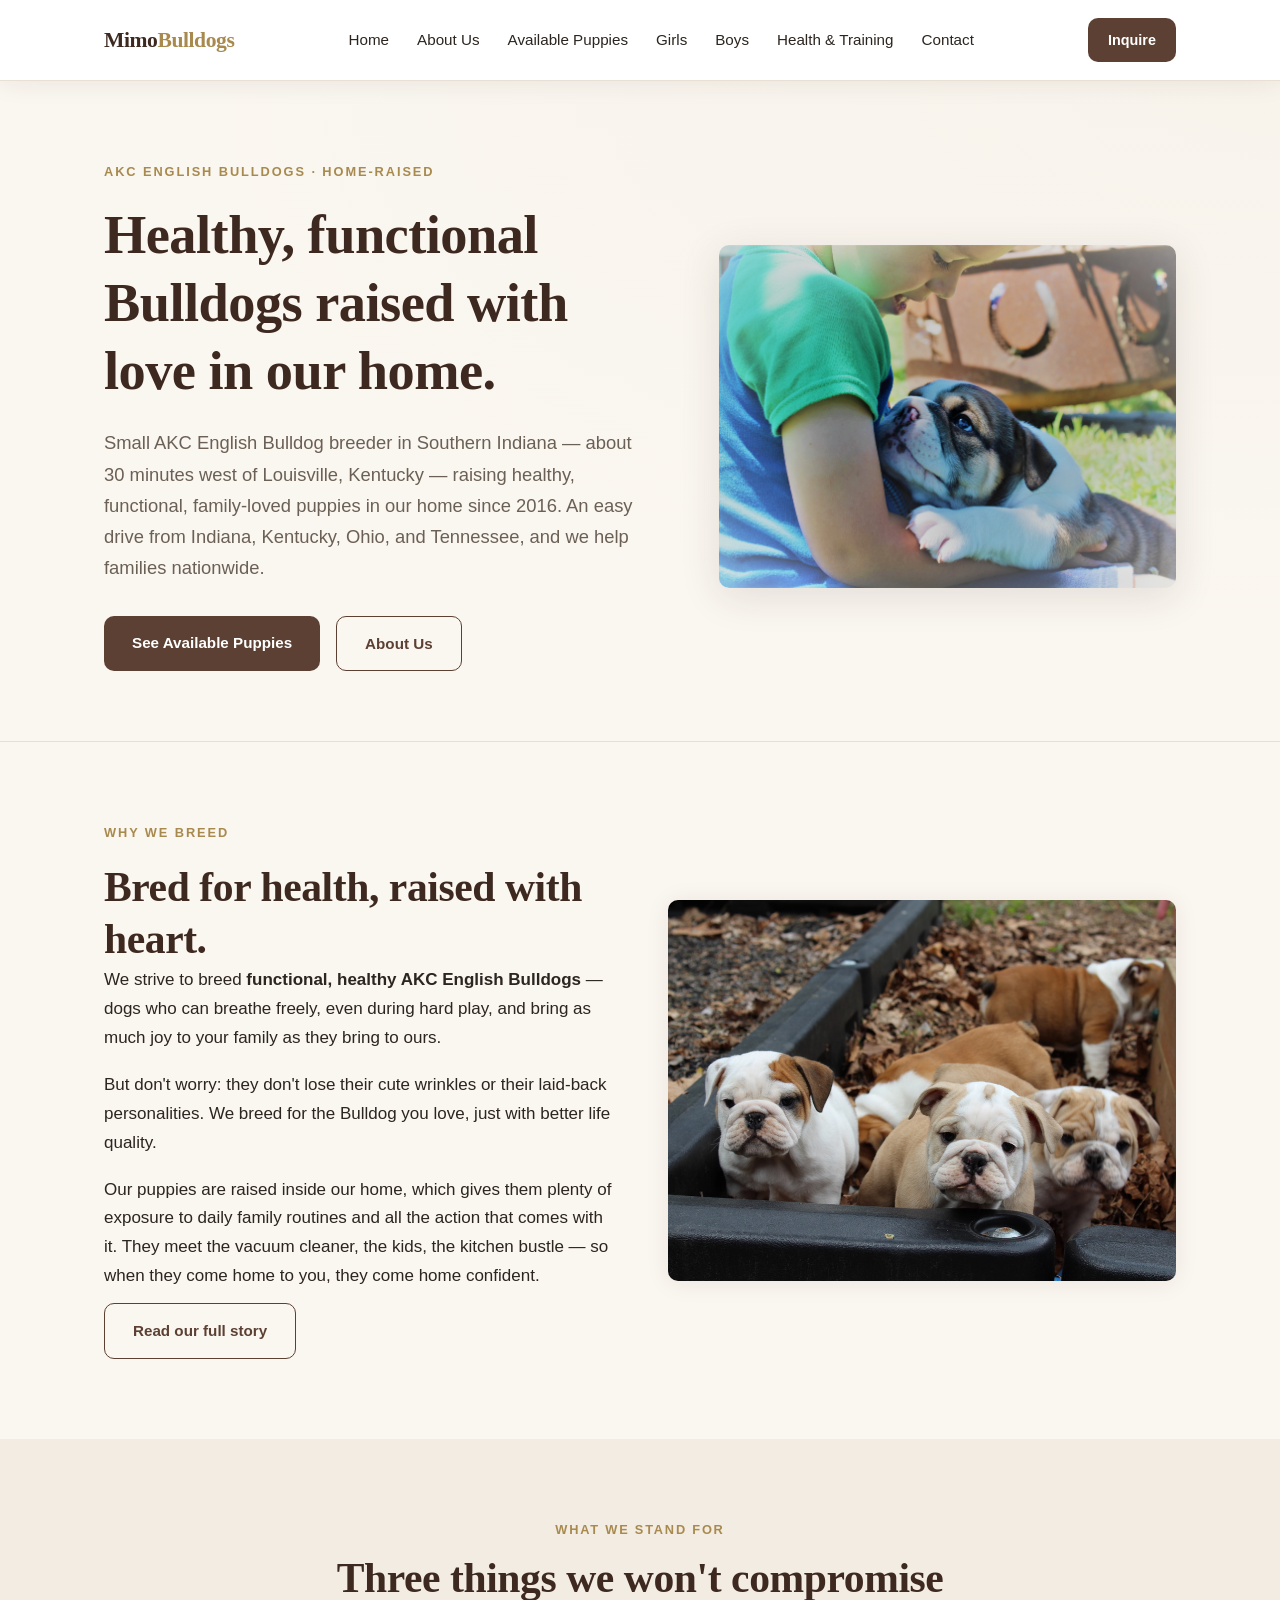
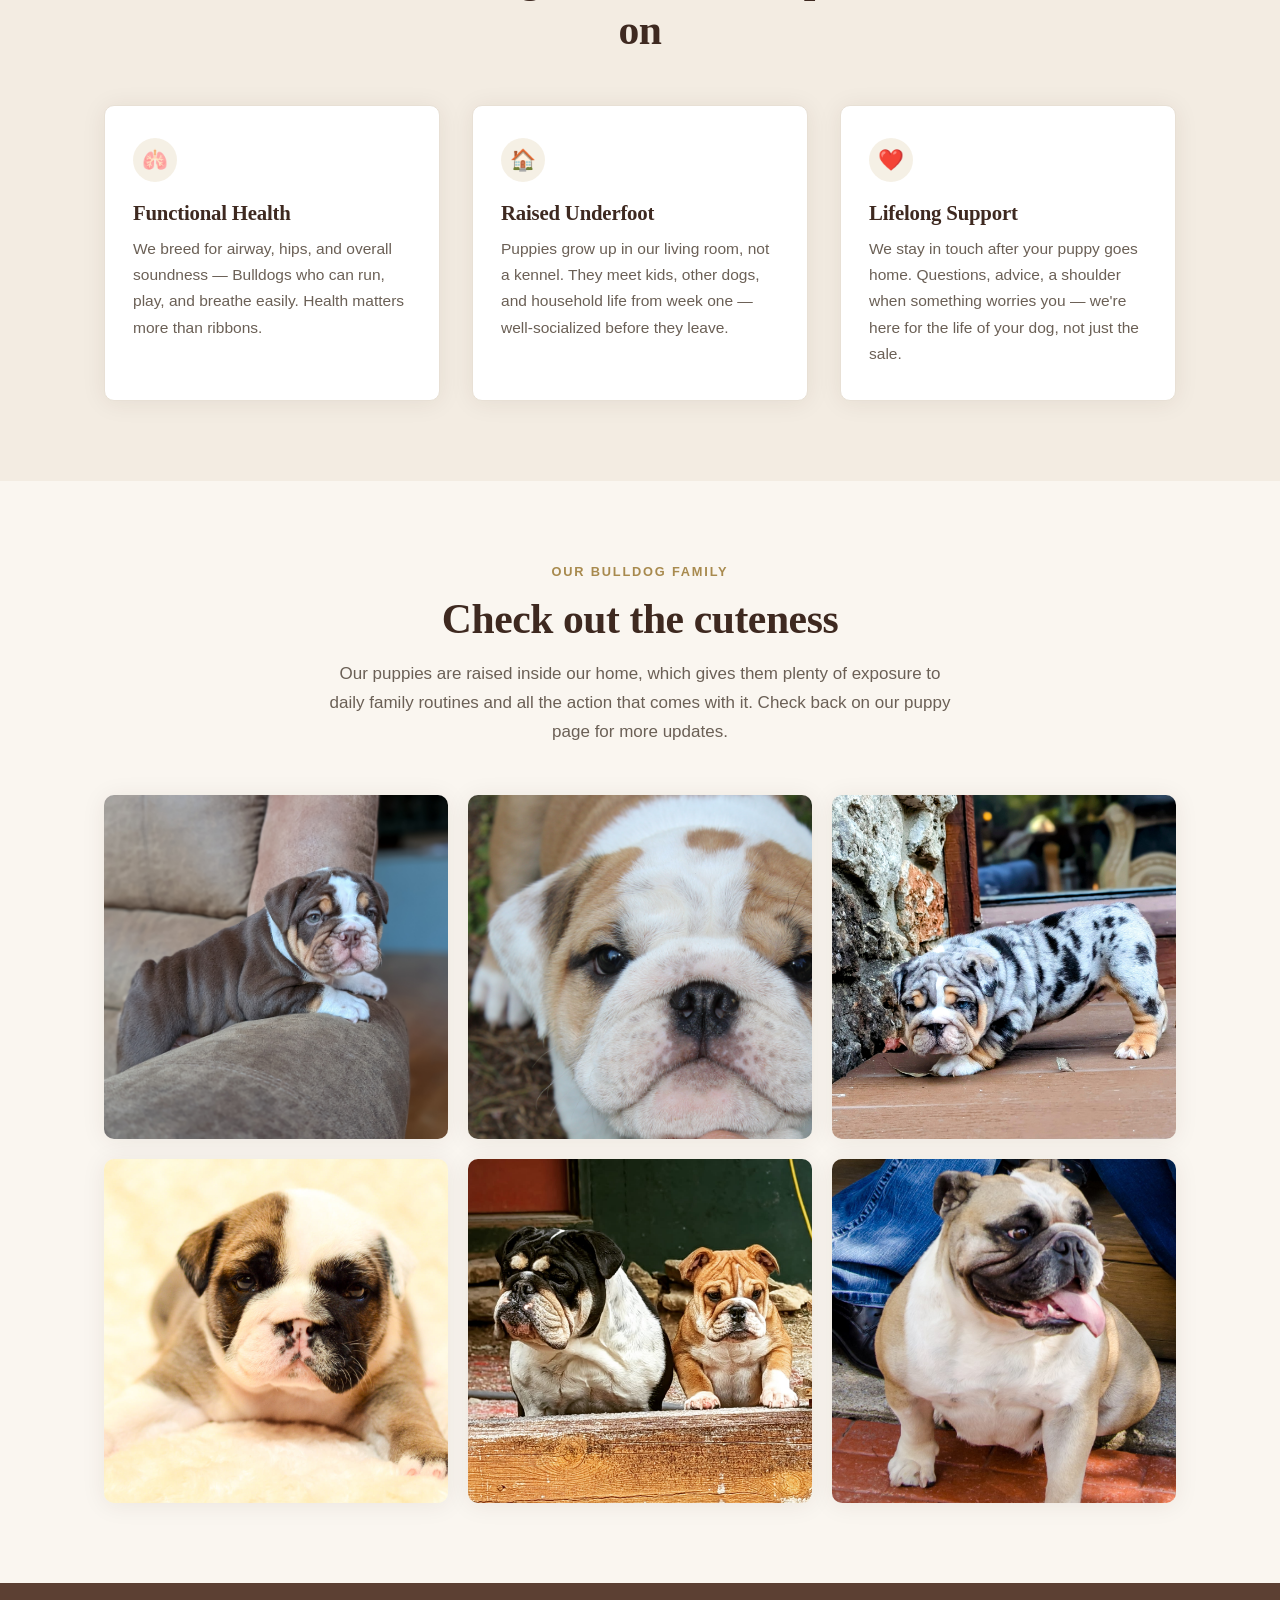
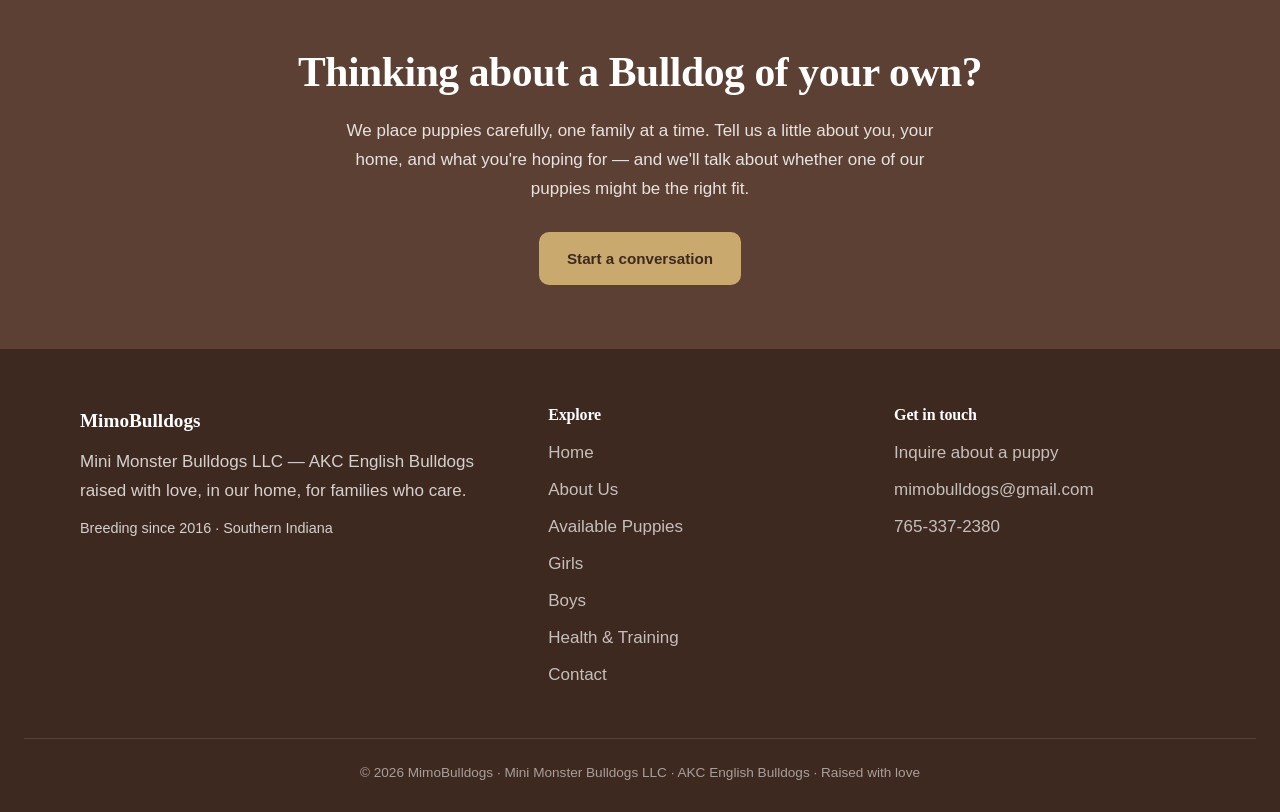
==== commit f2910bca: "Replace 6 gallery photos on home page with new puppy photos" ====
--- a/index.html
+++ b/index.html
@@ -127,12 +127,12 @@
         <p>Our puppies are raised inside our home, which gives them plenty of exposure to daily family routines and all the action that comes with it. Check back on our puppy page for more updates.</p>
       </div>
       <div class="gallery-grid">
-        <div class="gallery-item"><img src="images/annie-marvel.jpg" alt="Annie Marvel, our black tri dam" style="width:100%; height:100%; object-fit:cover; object-position:center 30%;"></div>
-        <div class="gallery-item"><img src="images/miss-beans.jpg" alt="Miss Beans, happy tan and white dam" style="width:100%; height:100%; object-fit:cover; object-position:center 30%;"></div>
-        <div class="gallery-item"><img src="images/red-panda.jpg" alt="Red Panda, our European import" style="width:100%; height:100%; object-fit:cover; object-position:center 30%;"></div>
-        <div class="gallery-item"><img src="images/lucy.jpg" alt="Lucy, our son's best friend" style="width:100%; height:100%; object-fit:cover; object-position:center 30%;"></div>
-        <div class="gallery-item"><img src="images/bilbo.jpg" alt="Bilbo, our lilac stud" style="width:100%; height:100%; object-fit:cover; object-position:center 30%;"></div>
-        <div class="gallery-item"><img src="images/puppies-litter-in-tub.jpg" alt="A litter of Bulldog puppies in a tub" style="width:100%; height:100%; object-fit:cover; object-position:center 30%;"></div>
+        <div class="gallery-item"><img src="images/gallery-1.jpg" alt="Tri-colored English Bulldog puppy resting on a sofa" style="width:100%; height:100%; object-fit:cover; object-position:center 30%;"></div>
+        <div class="gallery-item"><img src="images/gallery-2.jpg" alt="English Bulldog puppy" style="width:100%; height:100%; object-fit:cover; object-position:center 30%;"></div>
+        <div class="gallery-item"><img src="images/gallery-3.jpg" alt="English Bulldog puppy" style="width:100%; height:100%; object-fit:cover; object-position:center 30%;"></div>
+        <div class="gallery-item"><img src="images/gallery-4.jpg" alt="English Bulldog puppy" style="width:100%; height:100%; object-fit:cover; object-position:center 30%;"></div>
+        <div class="gallery-item"><img src="images/gallery-5.jpg" alt="English Bulldog puppy" style="width:100%; height:100%; object-fit:cover; object-position:center 30%;"></div>
+        <div class="gallery-item"><img src="images/gallery-6.jpg" alt="Fawn and white English Bulldog on red brick pavement" style="width:100%; height:100%; object-fit:cover; object-position:center 30%;"></div>
       </div>
     </div>
   </section>
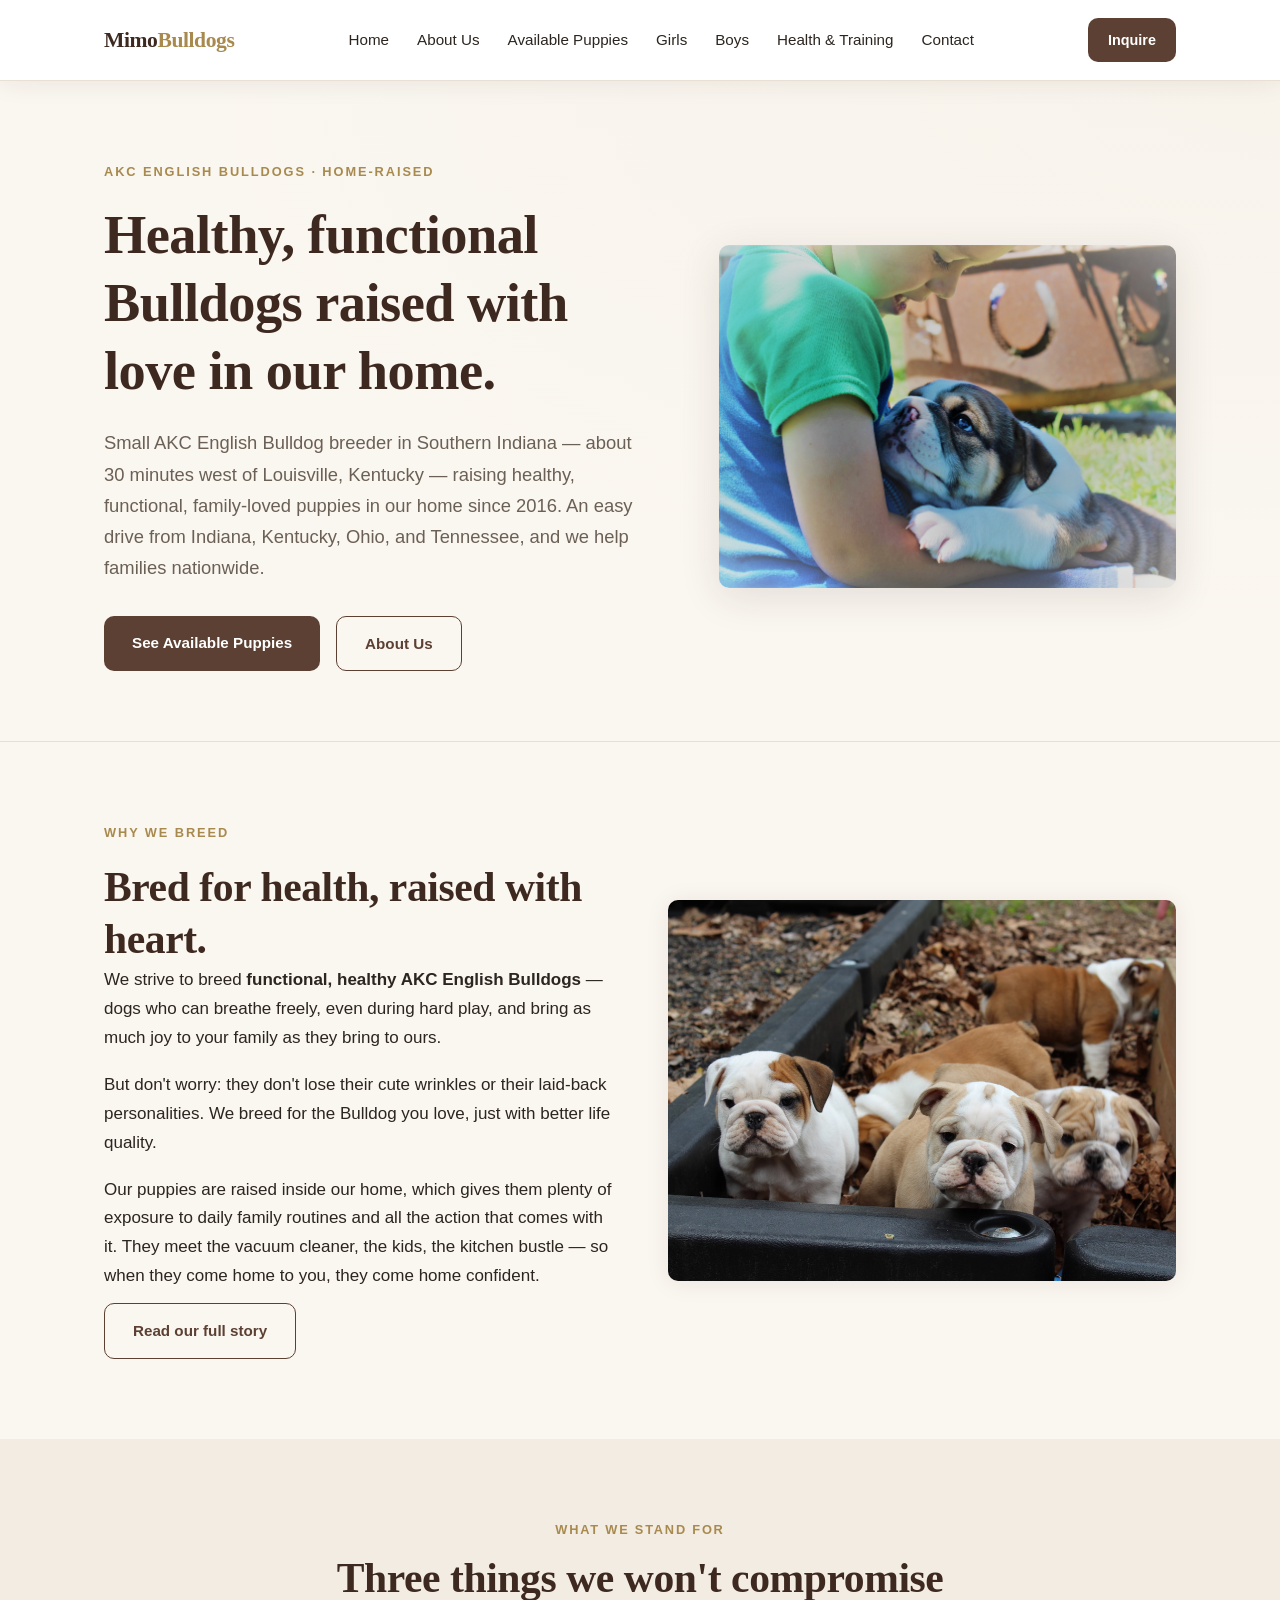
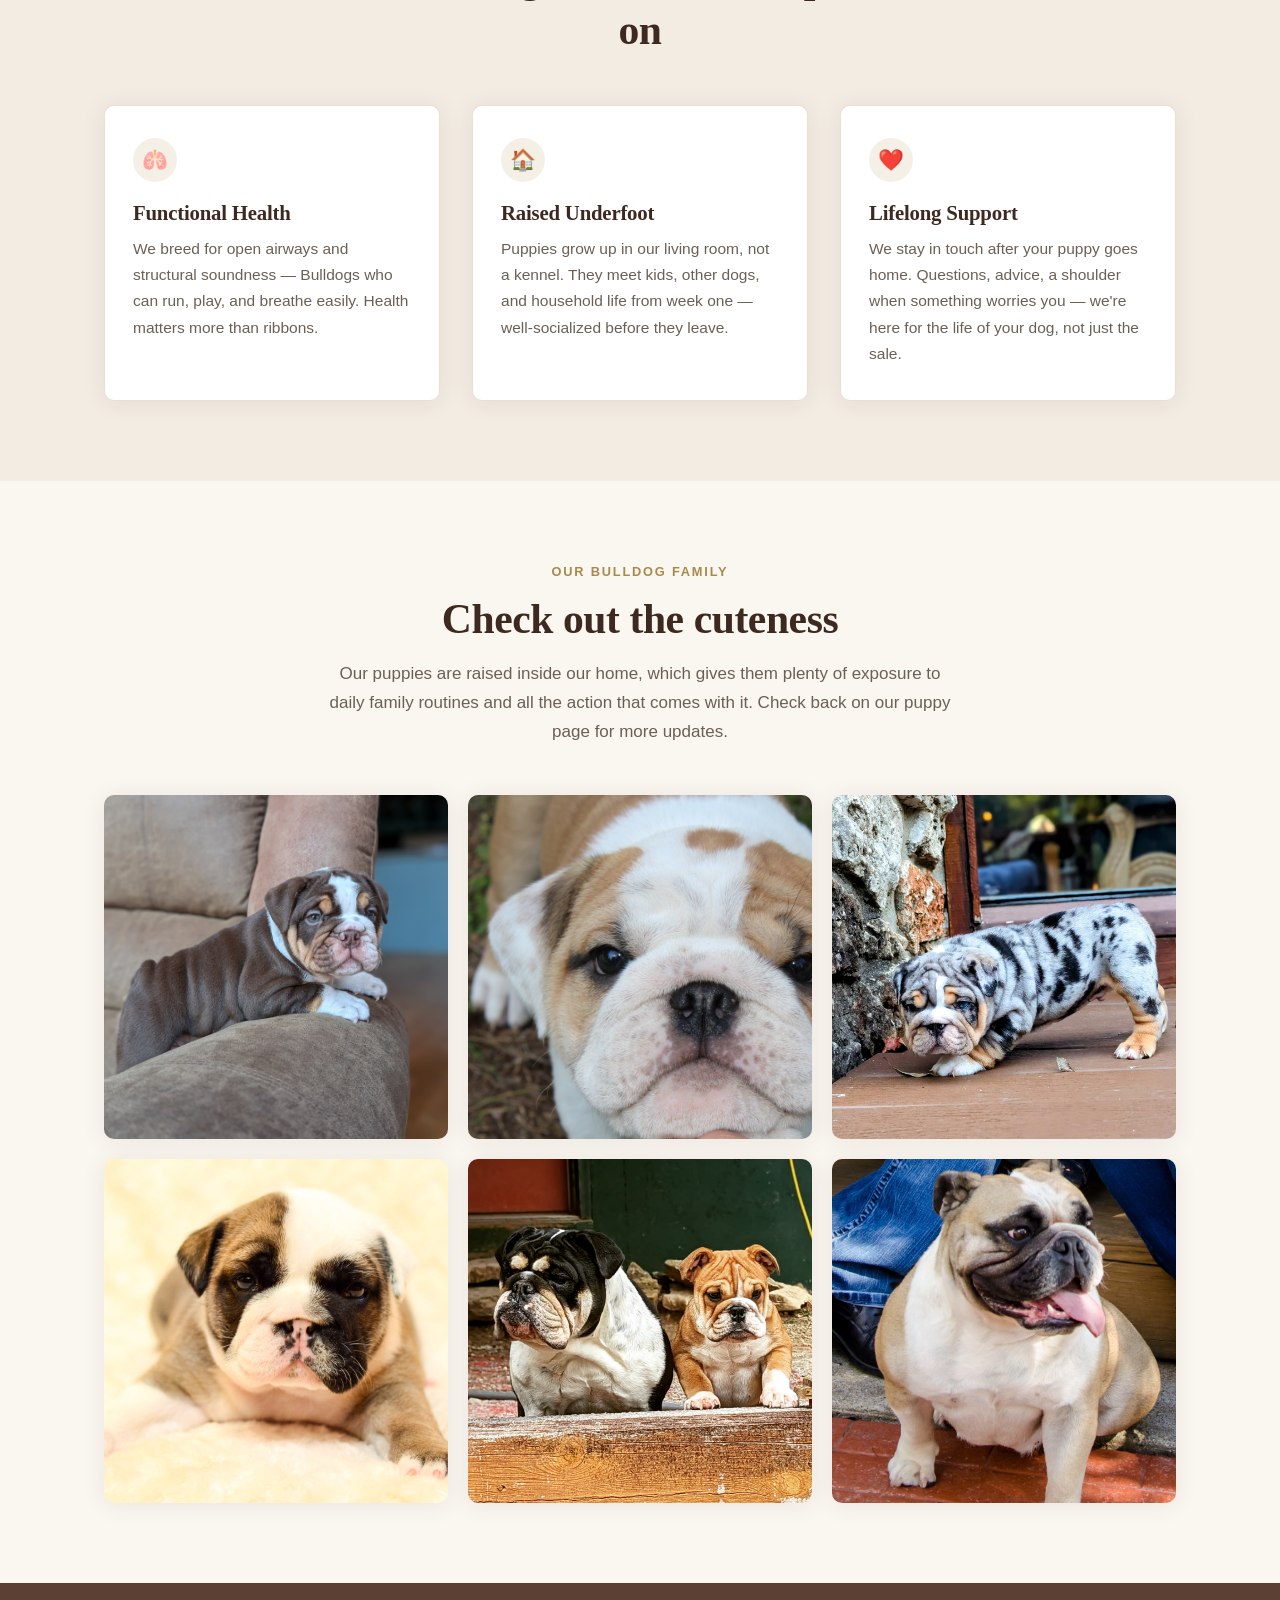
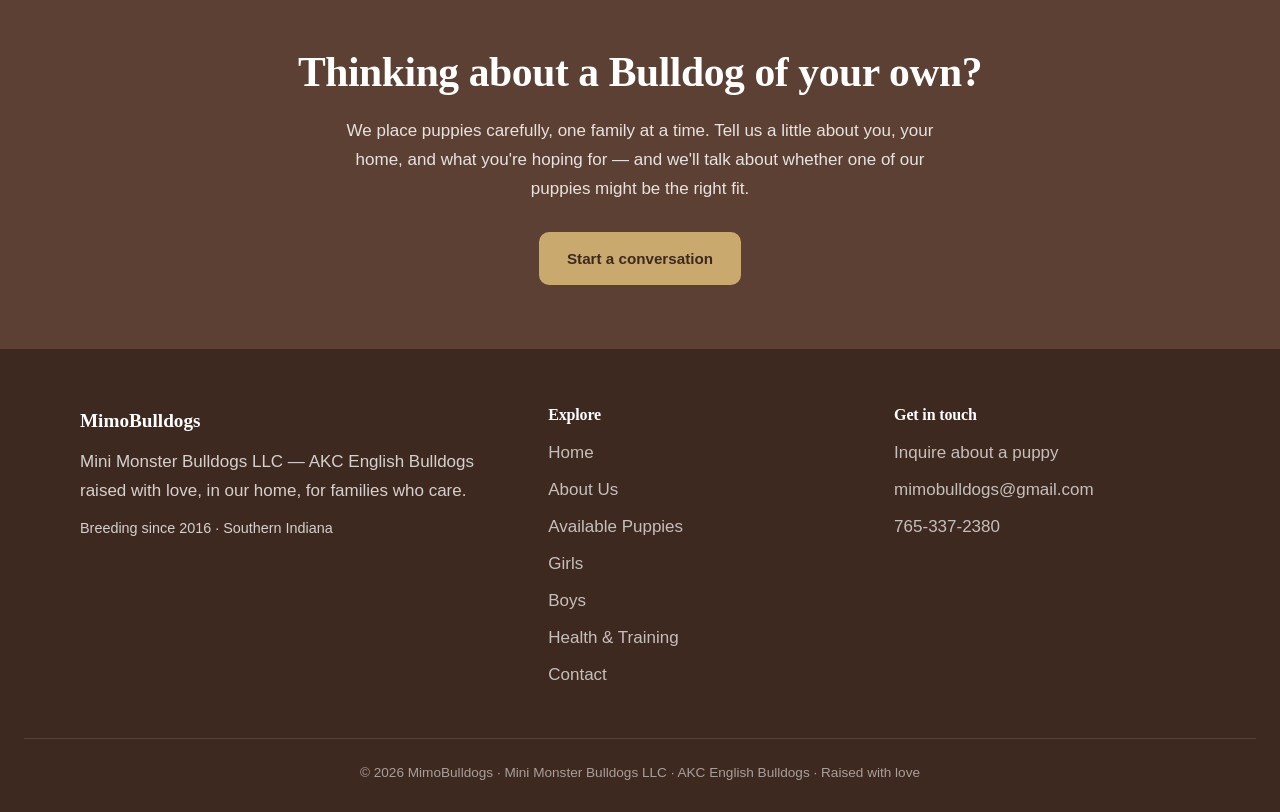
==== commit 9d41eae8: "Update Functional Health: 'We breed for open airways and structural soundness'" ====
--- a/index.html
+++ b/index.html
@@ -93,7 +93,7 @@
           <div class="feature-icon">🫁</div>
           <h3>Functional Health</h3>
           <p>
-            We breed for airway, hips, and overall soundness — Bulldogs who can run,
+            We breed for open airways and structural soundness — Bulldogs who can run,
             play, and breathe easily. Health matters more than ribbons.
           </p>
         </div>
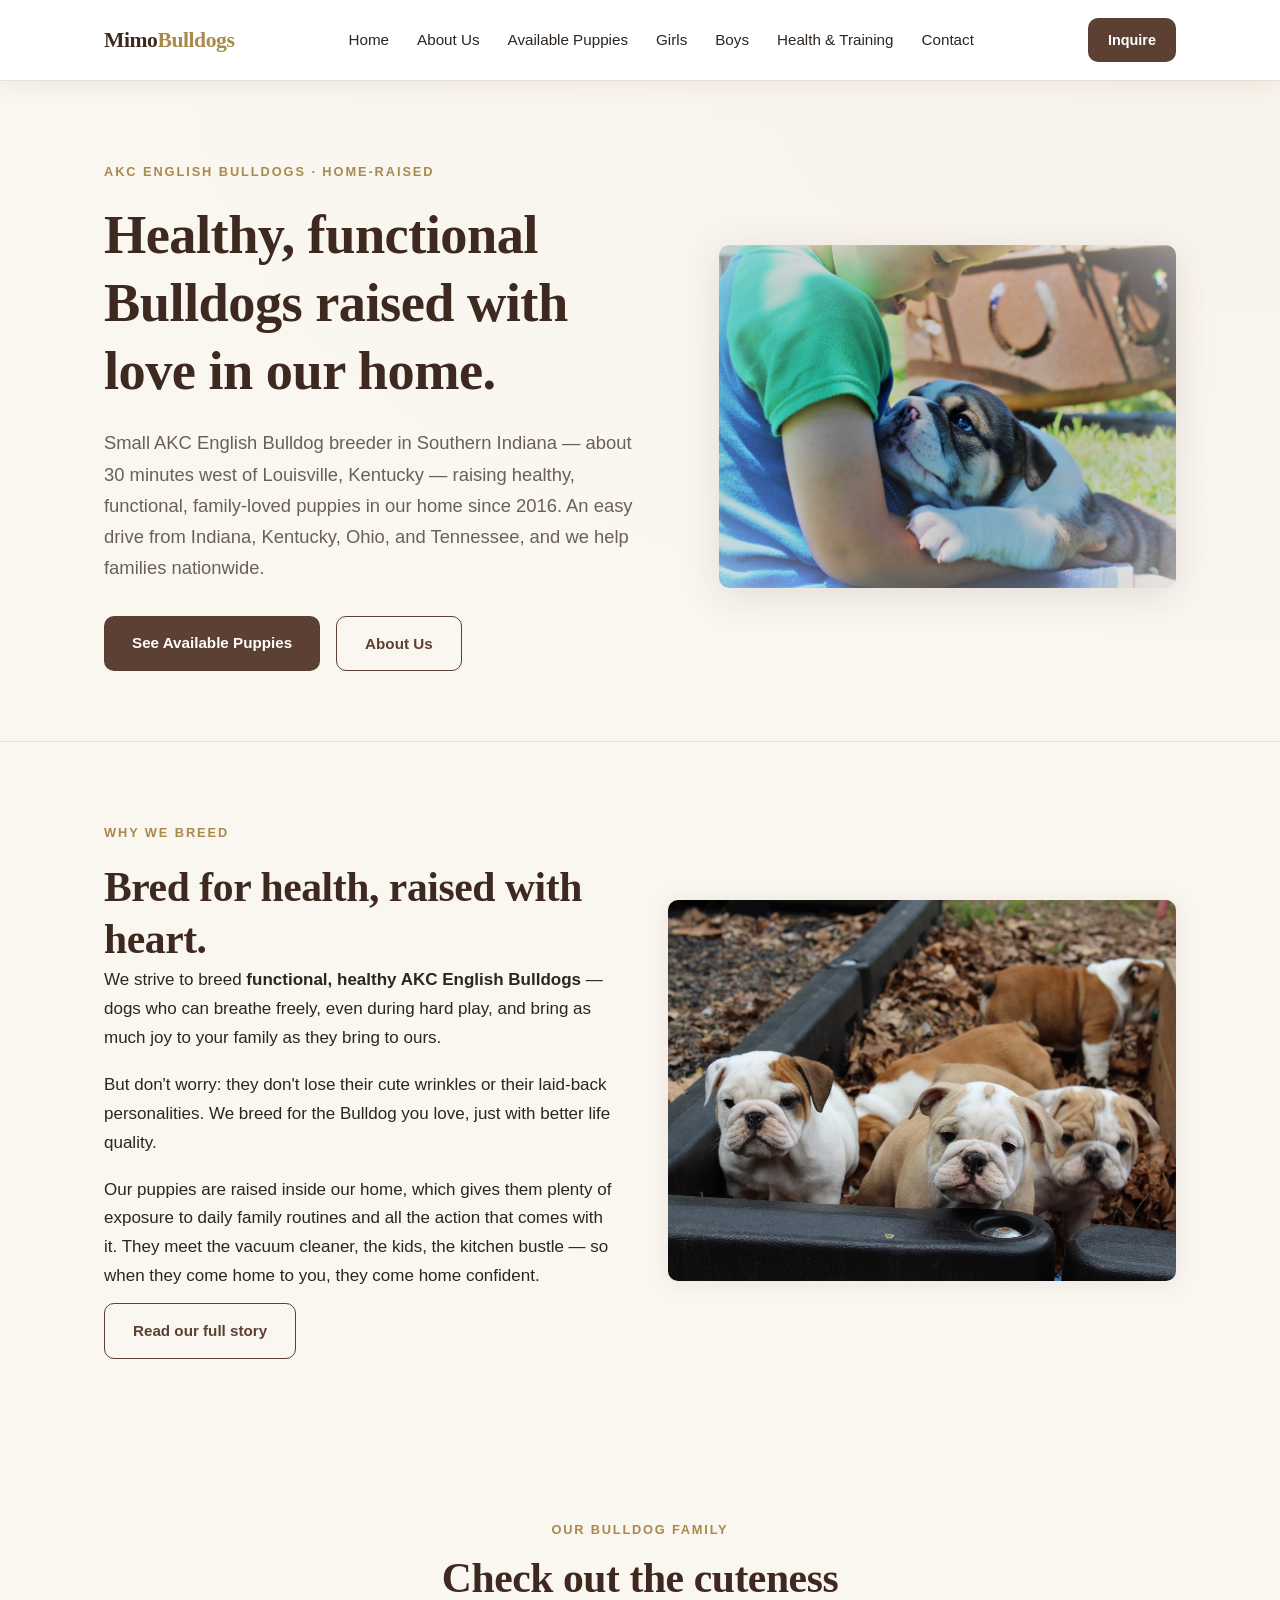
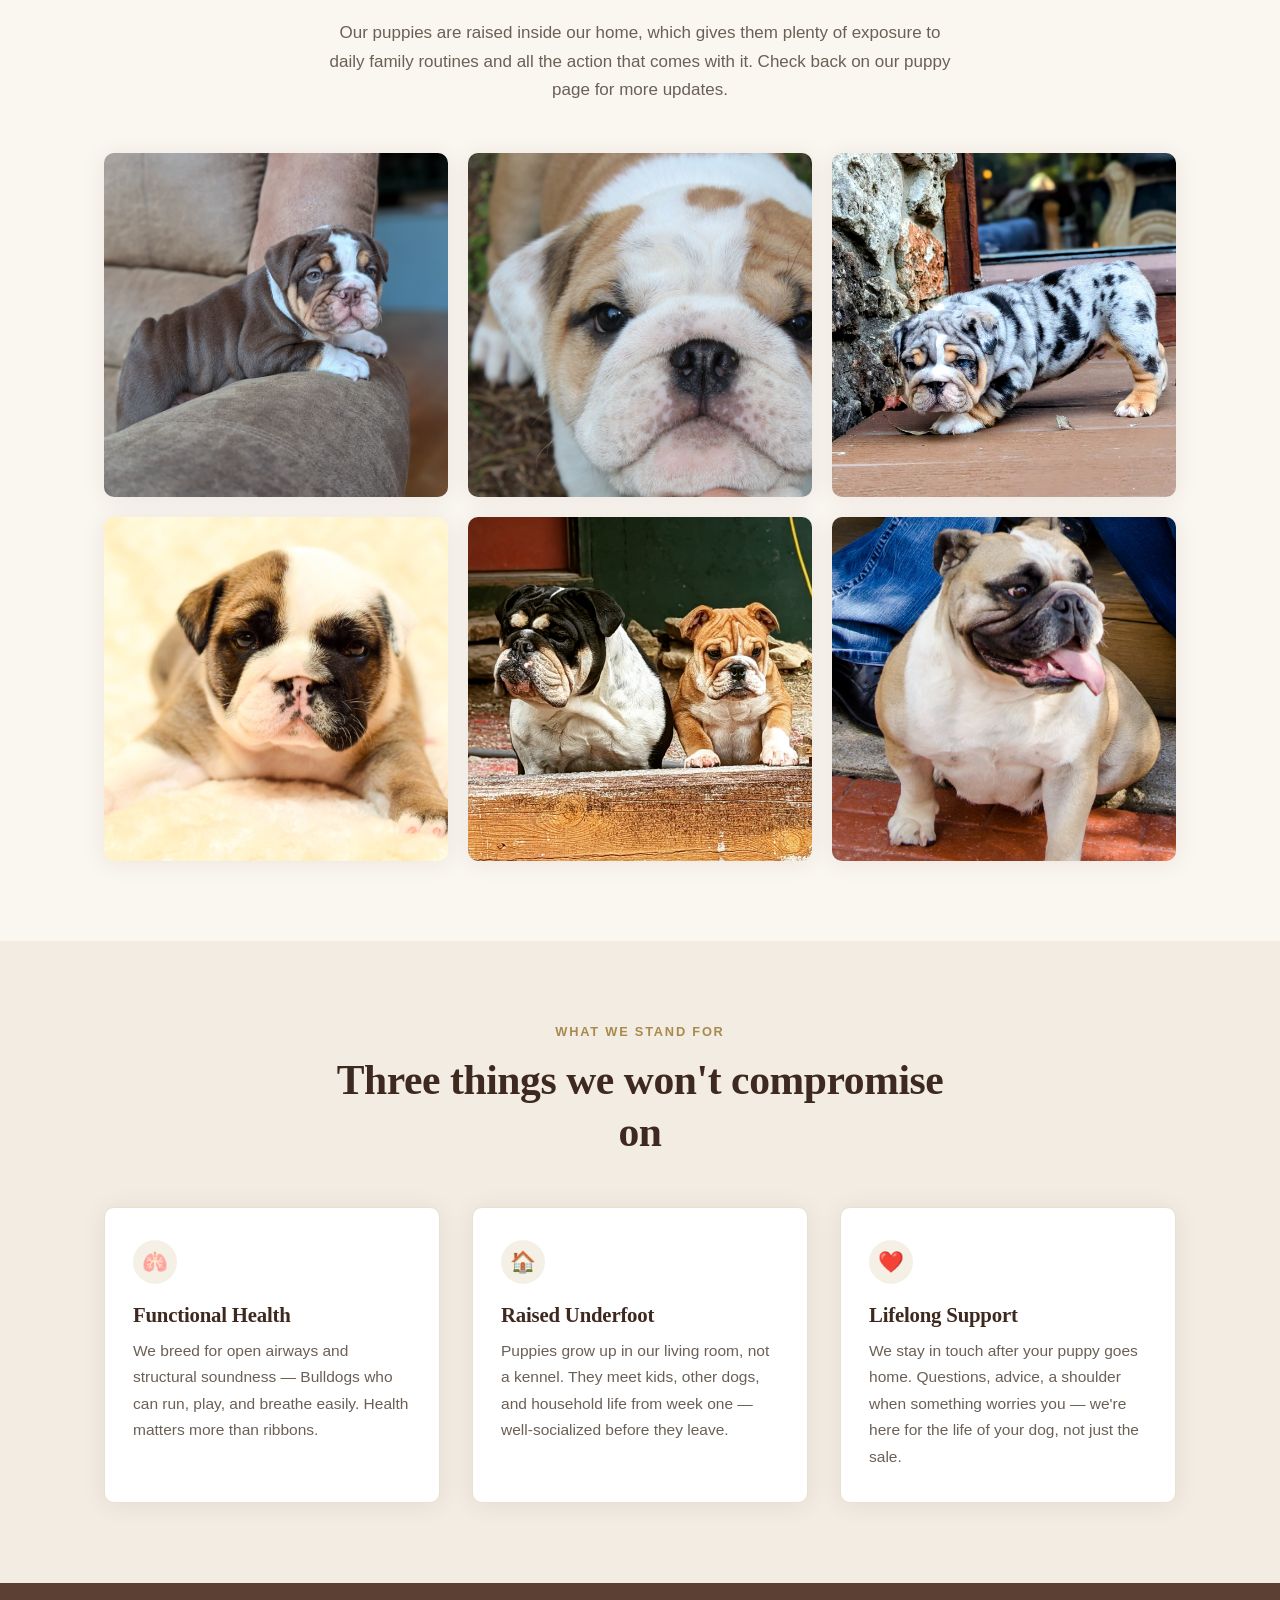
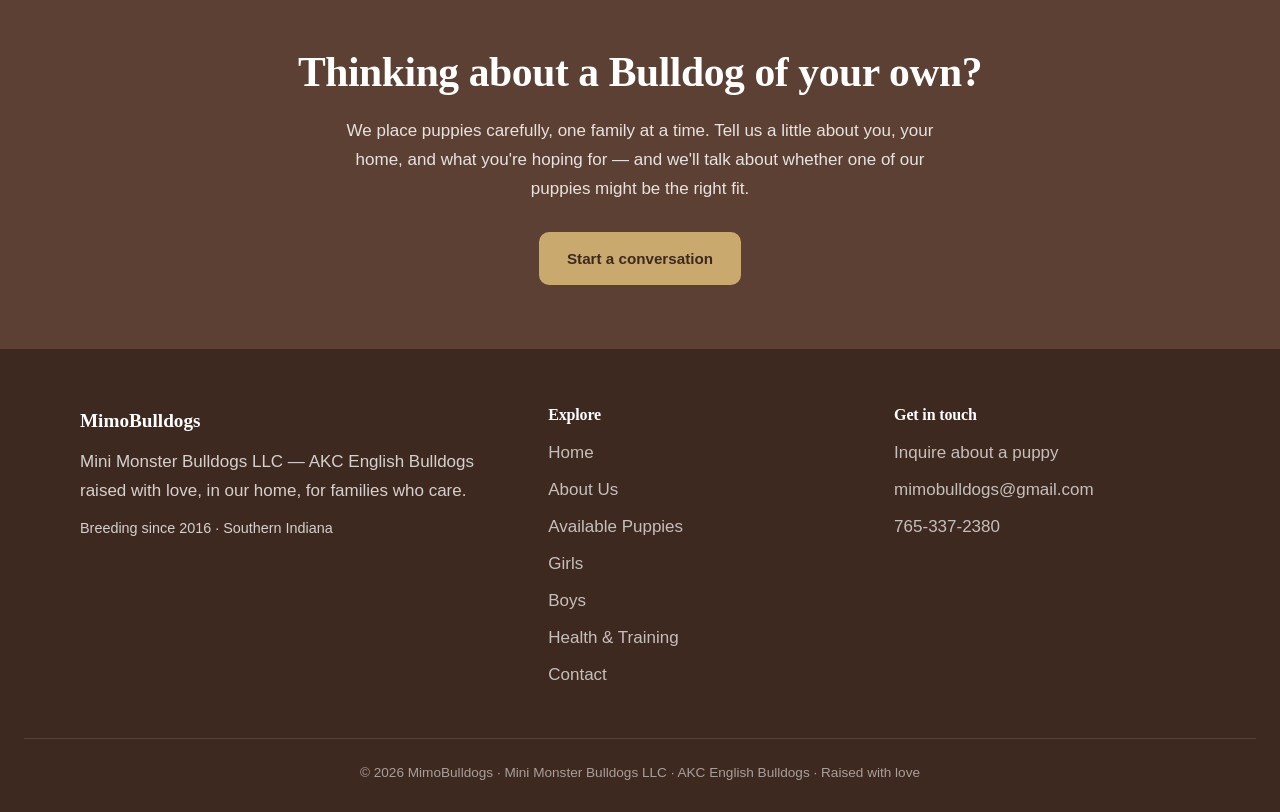
==== commit f77e6264: "Move 'Our Bulldog family' gallery above 'What we stand for' on landing page" ====
--- a/index.html
+++ b/index.html
@@ -81,6 +81,25 @@
     </div>
   </section>
 
+  <!-- ============ PHOTO GALLERY ============ -->
+  <section class="section">
+    <div class="wrap">
+      <div class="section-head">
+        <div class="eyebrow">Our Bulldog family</div>
+        <h2>Check out the cuteness</h2>
+        <p>Our puppies are raised inside our home, which gives them plenty of exposure to daily family routines and all the action that comes with it. Check back on our puppy page for more updates.</p>
+      </div>
+      <div class="gallery-grid">
+        <div class="gallery-item"><img src="images/gallery-1.jpg" alt="Tri-colored English Bulldog puppy resting on a sofa" style="width:100%; height:100%; object-fit:cover; object-position:center 30%;"></div>
+        <div class="gallery-item"><img src="images/gallery-2.jpg" alt="English Bulldog puppy" style="width:100%; height:100%; object-fit:cover; object-position:center 30%;"></div>
+        <div class="gallery-item"><img src="images/gallery-3.jpg" alt="English Bulldog puppy" style="width:100%; height:100%; object-fit:cover; object-position:center 30%;"></div>
+        <div class="gallery-item"><img src="images/gallery-4.jpg" alt="English Bulldog puppy" style="width:100%; height:100%; object-fit:cover; object-position:center 30%;"></div>
+        <div class="gallery-item"><img src="images/gallery-5.jpg" alt="English Bulldog puppy" style="width:100%; height:100%; object-fit:cover; object-position:center 30%;"></div>
+        <div class="gallery-item"><img src="images/gallery-6.jpg" alt="Fawn and white English Bulldog on red brick pavement" style="width:100%; height:100%; object-fit:cover; object-position:center 30%;"></div>
+      </div>
+    </div>
+  </section>
+
   <!-- ============ THREE PROMISES ============ -->
   <section class="section" style="background:#f3ece2;">
     <div class="wrap">
@@ -114,25 +133,6 @@
             the sale.
           </p>
         </div>
-      </div>
-    </div>
-  </section>
-
-  <!-- ============ PHOTO GALLERY ============ -->
-  <section class="section">
-    <div class="wrap">
-      <div class="section-head">
-        <div class="eyebrow">Our Bulldog family</div>
-        <h2>Check out the cuteness</h2>
-        <p>Our puppies are raised inside our home, which gives them plenty of exposure to daily family routines and all the action that comes with it. Check back on our puppy page for more updates.</p>
-      </div>
-      <div class="gallery-grid">
-        <div class="gallery-item"><img src="images/gallery-1.jpg" alt="Tri-colored English Bulldog puppy resting on a sofa" style="width:100%; height:100%; object-fit:cover; object-position:center 30%;"></div>
-        <div class="gallery-item"><img src="images/gallery-2.jpg" alt="English Bulldog puppy" style="width:100%; height:100%; object-fit:cover; object-position:center 30%;"></div>
-        <div class="gallery-item"><img src="images/gallery-3.jpg" alt="English Bulldog puppy" style="width:100%; height:100%; object-fit:cover; object-position:center 30%;"></div>
-        <div class="gallery-item"><img src="images/gallery-4.jpg" alt="English Bulldog puppy" style="width:100%; height:100%; object-fit:cover; object-position:center 30%;"></div>
-        <div class="gallery-item"><img src="images/gallery-5.jpg" alt="English Bulldog puppy" style="width:100%; height:100%; object-fit:cover; object-position:center 30%;"></div>
-        <div class="gallery-item"><img src="images/gallery-6.jpg" alt="Fawn and white English Bulldog on red brick pavement" style="width:100%; height:100%; object-fit:cover; object-position:center 30%;"></div>
       </div>
     </div>
   </section>
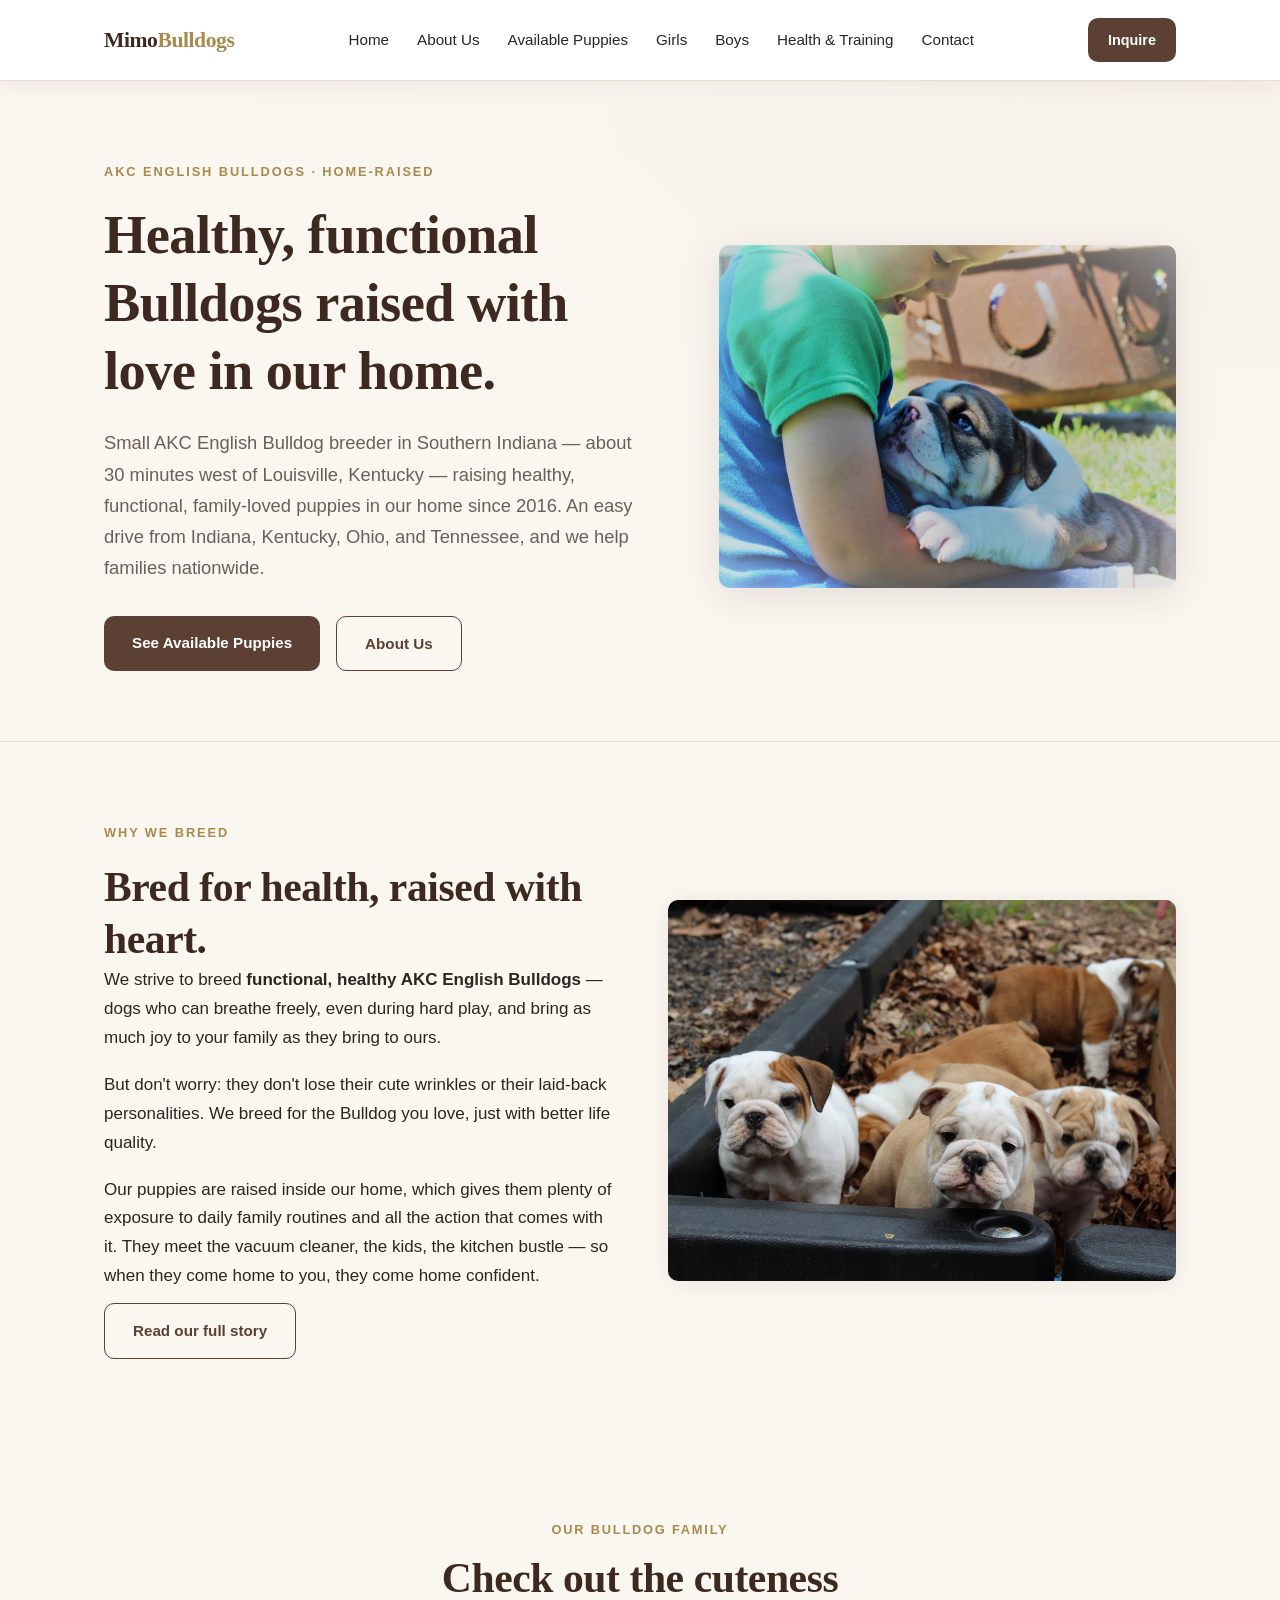
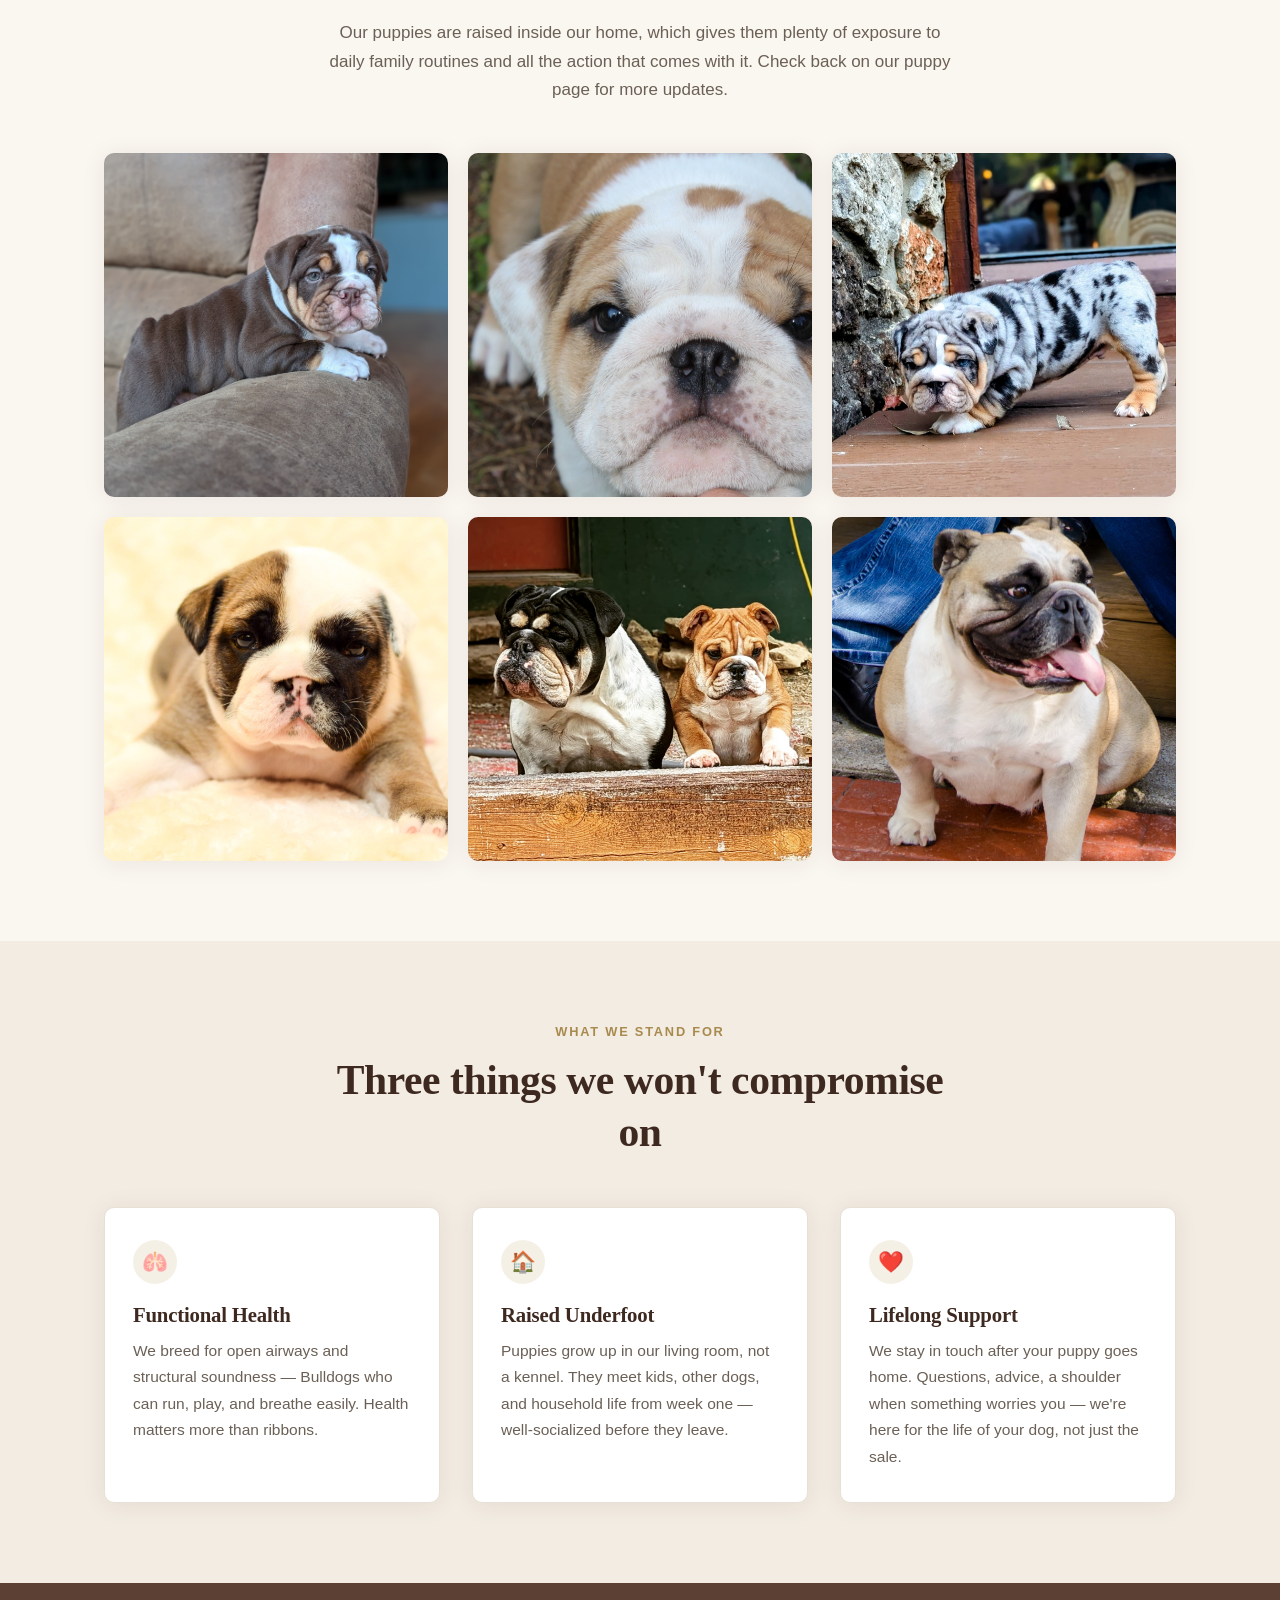
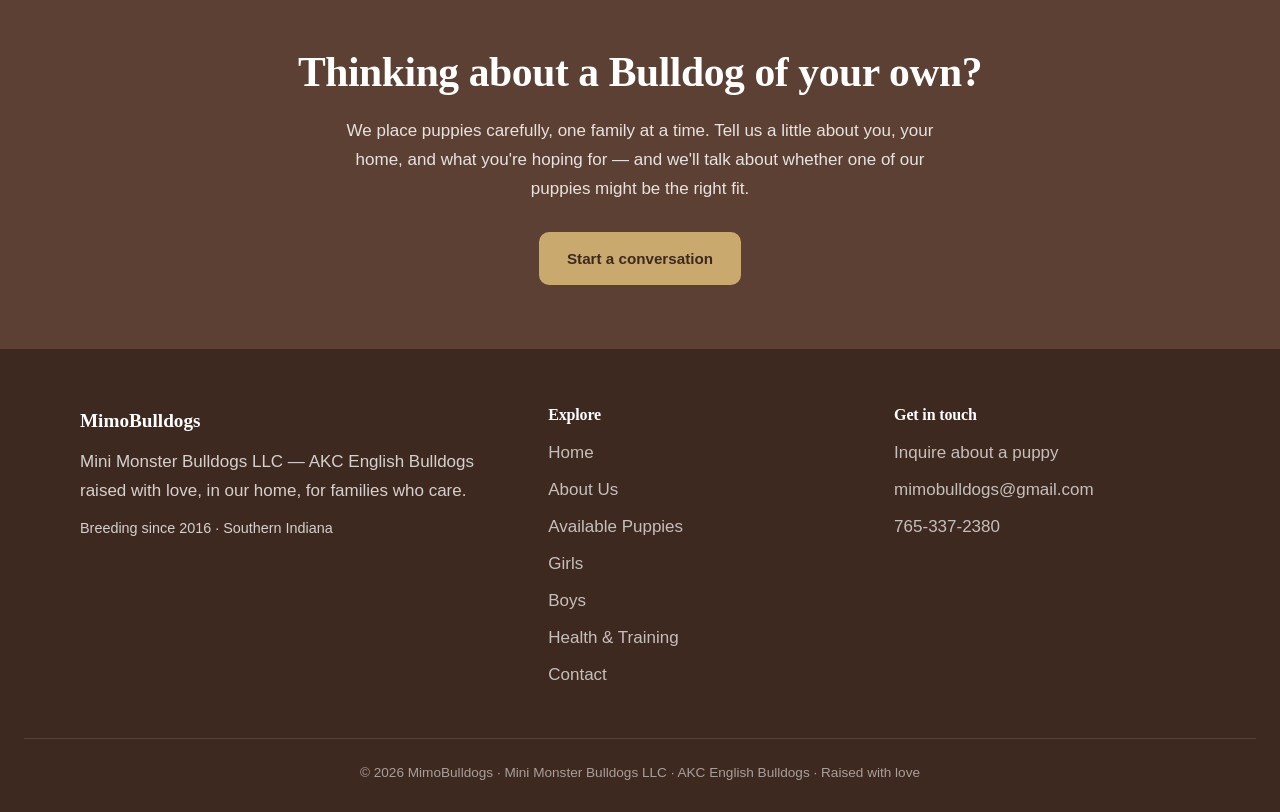
==== commit 0d4c4df1: "Optimize images: cut homepage weight ~90% (12.8 MB hero -> 0.4 MB) Images were shipped at full camer" ====
--- a/index.html
+++ b/index.html
@@ -45,7 +45,7 @@
         </div>
       </div>
       <figure class="hero-figure" style="background:none; padding:0;">
-        <img src="images/hero-boy-with-puppy.png"
+        <img src="images/hero-boy-with-puppy.jpg" fetchpriority="high" decoding="async"
              alt="A young boy gently holding a bulldog puppy outdoors on a sunny day — our logo"
              style="width:100%; height:100%; object-fit:cover; object-position:center 30%; border-radius:var(--radius);">
       </figure>
@@ -76,7 +76,7 @@
         <a href="about.html" class="btn btn-ghost" style="margin-top:12px;">Read our full story</a>
       </div>
       <figure class="split-figure" style="background:none; padding:0;">
-        <img src="images/puppies-litter-in-tub.jpg" alt="A litter of English Bulldog puppies in a tub outdoors" style="width:100%; height:100%; object-fit:cover; object-position:center 30%; border-radius:var(--radius);">
+        <img src="images/puppies-litter-in-tub.jpg" loading="lazy" decoding="async" alt="A litter of English Bulldog puppies in a tub outdoors" style="width:100%; height:100%; object-fit:cover; object-position:center 30%; border-radius:var(--radius);">
       </figure>
     </div>
   </section>
@@ -90,12 +90,12 @@
         <p>Our puppies are raised inside our home, which gives them plenty of exposure to daily family routines and all the action that comes with it. Check back on our puppy page for more updates.</p>
       </div>
       <div class="gallery-grid">
-        <div class="gallery-item"><img src="images/gallery-1.jpg" alt="Tri-colored English Bulldog puppy resting on a sofa" style="width:100%; height:100%; object-fit:cover; object-position:center 30%;"></div>
-        <div class="gallery-item"><img src="images/gallery-2.jpg" alt="English Bulldog puppy" style="width:100%; height:100%; object-fit:cover; object-position:center 30%;"></div>
-        <div class="gallery-item"><img src="images/gallery-3.jpg" alt="English Bulldog puppy" style="width:100%; height:100%; object-fit:cover; object-position:center 30%;"></div>
-        <div class="gallery-item"><img src="images/gallery-4.jpg" alt="English Bulldog puppy" style="width:100%; height:100%; object-fit:cover; object-position:center 30%;"></div>
-        <div class="gallery-item"><img src="images/gallery-5.jpg" alt="English Bulldog puppy" style="width:100%; height:100%; object-fit:cover; object-position:center 30%;"></div>
-        <div class="gallery-item"><img src="images/gallery-6.jpg" alt="Fawn and white English Bulldog on red brick pavement" style="width:100%; height:100%; object-fit:cover; object-position:center 30%;"></div>
+        <div class="gallery-item"><img src="images/gallery-1.jpg" loading="lazy" decoding="async" alt="Tri-colored English Bulldog puppy resting on a sofa" style="width:100%; height:100%; object-fit:cover; object-position:center 30%;"></div>
+        <div class="gallery-item"><img src="images/gallery-2.jpg" loading="lazy" decoding="async" alt="English Bulldog puppy" style="width:100%; height:100%; object-fit:cover; object-position:center 30%;"></div>
+        <div class="gallery-item"><img src="images/gallery-3.jpg" loading="lazy" decoding="async" alt="English Bulldog puppy" style="width:100%; height:100%; object-fit:cover; object-position:center 30%;"></div>
+        <div class="gallery-item"><img src="images/gallery-4.jpg" loading="lazy" decoding="async" alt="English Bulldog puppy" style="width:100%; height:100%; object-fit:cover; object-position:center 30%;"></div>
+        <div class="gallery-item"><img src="images/gallery-5.jpg" loading="lazy" decoding="async" alt="English Bulldog puppy" style="width:100%; height:100%; object-fit:cover; object-position:center 30%;"></div>
+        <div class="gallery-item"><img src="images/gallery-6.jpg" loading="lazy" decoding="async" alt="Fawn and white English Bulldog on red brick pavement" style="width:100%; height:100%; object-fit:cover; object-position:center 30%;"></div>
       </div>
     </div>
   </section>
